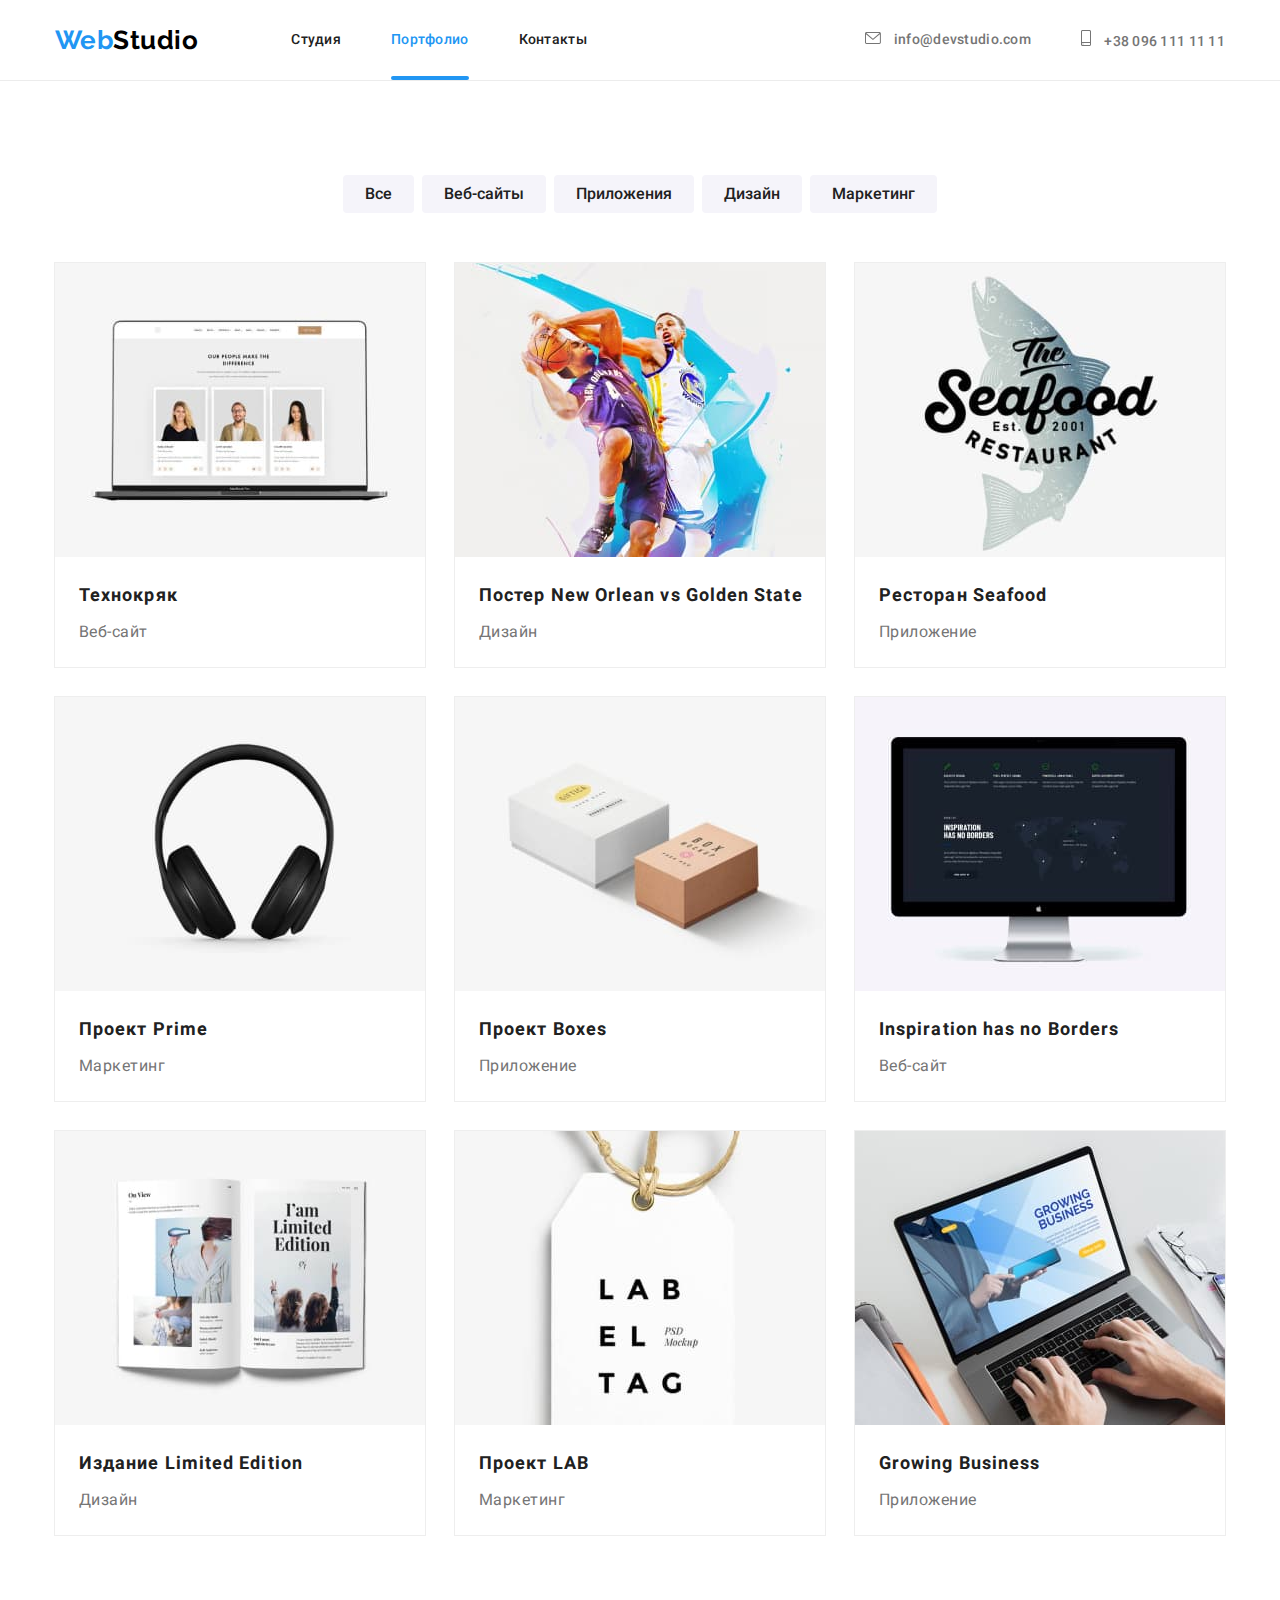
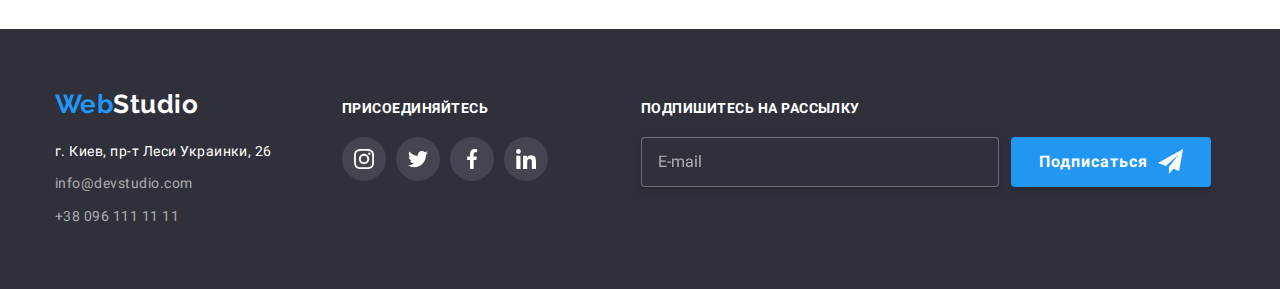
==== portfolio.html @ b73a1098 "клон дз" ====
<!DOCTYPE html>
<html lang="ru">
  <head>
    <meta charset="UTF-8" />
    <meta name="viewport" content="width=device-width, initial-scale=1.0" />
    <link
      href="https://fonts.googleapis.com/css2?family=Raleway:wght@700&family=Roboto:wght@400;500;700;900&display=swap"
      rel="stylesheet"
    />
    <link rel="stylesheet" href="./css/portfolio.min.css" />
    <title>Портфолио</title>
  </head>
  <body>
    <!--Хедер сайту-->
    <header class="page-header border">
      <!--Навігація-->
      <nav>
        <div class="container main-nav">
          <a href="./index.html" class="logo"
            >Web<span class="black-logo">Studio</span></a
          >
          <ul class="site-nav list">
            <li class="nav-item">
              <a href="./index.html" class="nav-link">Студия</a>
            </li>
            <li class="nav-item">
              <a href="./portfolio.html" class="nav-link current">Портфолио</a>
            </li>
            <li class="nav-item">
              <a href="" class="nav-link">Контакты</a>
            </li>
          </ul>
          <!--Контакти-->
          <address class="head-contacts">
            <a href="mailto:info@devstudio.com" class="head-link nav-item"
              ><svg class="contact-icon" width="16px" height="12px">
                <use href="./images/sprite.svg#icon-envelope"></use>
              </svg>
              info@devstudio.com</a
            >
            <a href="tel:0961111111" class="head-link nav-item">
              <svg class="contact-icon" width="10px" height="16px">
                <use href="./images/sprite.svg#icon-smartphone"></use>
              </svg>
              +38 096 111 11 11</a
            >
          </address>
        </div>
      </nav>
    </header>

    <!--Портфоліо-->

    <main>
      <section class="section">
        <div class="container">
          <h1 class="no-title">Портфоліо робіт</h1>
          <ul class="buttons list">
            <li>
              <button type="button" class="portfolio-button">Все</button>
            </li>
            <li>
              <button type="button" class="portfolio-button">Веб-сайты</button>
            </li>
            <li>
              <button type="button" class="portfolio-button">Приложения</button>
            </li>
            <li>
              <button type="button" class="portfolio-button">Дизайн</button>
            </li>
            <li>
              <button type="button" class="portfolio-button">Маркетинг</button>
            </li>
          </ul>
          <ul class="portfolio-items list">
            <li>
              <a href="">
                <div class="portfolio-img">
                  <img
                    src="./images/port1.jpg"
                    alt="Веб-сайт"
                    width="370"
                    height="294"
                  />

                  <p class="overlay">
                    Технокряк это современная площадка распространения
                    коронавируса. Компании используют эту платформу для
                    цифрового шпионажа и атак на защищённые сервера конкурентов.
                  </p>
                </div>

                <h2 class="portfolio-title">Технокряк</h2>
                <p class="portfolio-category">Веб-сайт</p>
              </a>
            </li>
            <li>
              <a href="">
                <div class="portfolio-img">
                  <img
                    src="./images/port2.jpg"
                    alt="Два баскетболіста"
                    width="370"
                    height="294"
                  />
                  <p class="overlay">
                    Технокряк это современная площадка распространения
                    коронавируса. Компании используют эту платформу для
                    цифрового шпионажа и атак на защищённые сервера конкурентов.
                  </p>
                </div>
                <h2 class="portfolio-title">
                  Постер New Orlean vs Golden State
                </h2>
                <p class="portfolio-category">Дизайн</p>
              </a>
            </li>
            <li>
              <a href="">
                <div class="portfolio-img">
                  <img
                    src="./images/port3.jpg"
                    alt="Логотип ресторану"
                    width="370"
                    height="294"
                  />
                  <p class="overlay">
                    Технокряк это современная площадка распространения
                    коронавируса. Компании используют эту платформу для
                    цифрового шпионажа и атак на защищённые сервера конкурентов.
                  </p>
                </div>
                <h2 class="portfolio-title">Ресторан Seafood</h2>
                <p class="portfolio-category">Приложение</p>
              </a>
            </li>
            <li>
              <a href="">
                <div class="portfolio-img">
                  <img
                    src="./images/port4.jpg"
                    alt="Навушники"
                    width="370"
                    height="294"
                  />
                  <p class="overlay">
                    Технокряк это современная площадка распространения
                    коронавируса. Компании используют эту платформу для
                    цифрового шпионажа и атак на защищённые сервера конкурентов.
                  </p>
                </div>
                <h2 class="portfolio-title">Проект Prime</h2>
                <p class="portfolio-category">Маркетинг</p>
              </a>
            </li>
            <li>
              <a href="">
                <div class="portfolio-img">
                  <img
                    src="./images/port5.jpg"
                    alt="Дві коробки"
                    width="370"
                    height="294"
                  />
                  <p class="overlay">
                    Технокряк это современная площадка распространения
                    коронавируса. Компании используют эту платформу для
                    цифрового шпионажа и атак на защищённые сервера конкурентов.
                  </p>
                </div>
                <h2 class="portfolio-title">Проект Boxes</h2>
                <p class="portfolio-category">Приложение</p>
              </a>
            </li>
            <li>
              <a href="">
                <div class="portfolio-img">
                  <img
                    src="./images/port6.jpg"
                    alt="Веб-сайт"
                    width="370"
                    height="294"
                  />
                  <p class="overlay">
                    Технокряк это современная площадка распространения
                    коронавируса. Компании используют эту платформу для
                    цифрового шпионажа и атак на защищённые сервера конкурентов.
                  </p>
                </div>
                <h2 class="portfolio-title">Inspiration has no Borders</h2>
                <p class="portfolio-category">Веб-сайт</p>
              </a>
            </li>
            <li>
              <a href="">
                <div class="portfolio-img">
                  <img
                    src="./images/port7.jpg"
                    alt="Журнал"
                    width="370"
                    height="294"
                  />
                  <p class="overlay">
                    Технокряк это современная площадка распространения
                    коронавируса. Компании используют эту платформу для
                    цифрового шпионажа и атак на защищённые сервера конкурентов.
                  </p>
                </div>
                <h2 class="portfolio-title">Издание Limited Edition</h2>
                <p class="portfolio-category">Дизайн</p>
              </a>
            </li>
            <li>
              <a href="">
                <div class="portfolio-img">
                  <img
                    src="./images/port8.jpg"
                    alt="Бірка"
                    width="370"
                    height="294"
                  />
                  <p class="overlay">
                    Технокряк это современная площадка распространения
                    коронавируса. Компании используют эту платформу для
                    цифрового шпионажа и атак на защищённые сервера конкурентов.
                  </p>
                </div>
                <h2 class="portfolio-title">Проект LAB</h2>
                <p class="portfolio-category">Маркетинг</p>
              </a>
            </li>
            <li>
              <a href="">
                <div class="portfolio-img">
                  <img
                    src="./images/port9.jpg"
                    alt="Ноутбук"
                    width="370"
                    height="294"
                  />
                  <p class="overlay">
                    Технокряк это современная площадка распространения
                    коронавируса. Компании используют эту платформу для
                    цифрового шпионажа и атак на защищённые сервера конкурентов.
                  </p>
                </div>
                <h2 class="portfolio-title">Growing Business</h2>
                <p class="portfolio-category">Приложение</p>
              </a>
            </li>
          </ul>
        </div>
      </section>
    </main>

    <!--Футер-->
    <footer class="footer-box">
      <div class="container">
        <address class="foot-contacts">
          <a href="./index.html" class="logo"
            >Web<span class="white-logo">Studio</span></a
          >

          <p class="address-text">г. Киев, пр-т Леси Украинки, 26</p>
          <a href="mailto:info@devstudio.com" class="foot-link"
            >info@devstudio.com</a
          >
          <a href="tel:+380961111111" class="foot-link">+38 096 111 11 11</a>
        </address>
        <div class="studio-social">
          <h2 class="studio-social-title">присоединяйтесь</h2>
          <div class="studio-social-list">
            <a href="" class="studio-link"
              ><svg class="icon" width="20px" height="20px">
                <use href="./images/sprite.svg#icon-instagram-2"></use>
              </svg>
            </a>
            <a href="" class="studio-link"
              ><svg class="icon" width="20px" height="20px">
                <use href="./images/sprite.svg#icon-twitter-1"></use>
              </svg>
            </a>

            <a href="" class="studio-link"
              ><svg class="icon" width="20px" height="20px">
                <use href="./images/sprite.svg#icon-facebook-1"></use>
              </svg>
            </a>
            <a href="" class="studio-link"
              ><svg class="icon" width="20px" height="20px">
                <use href="./images/sprite.svg#icon-linkedin-1"></use>
              </svg>
            </a>
          </div>
        </div>

        <div class="subscribe">
          <h2 class="subscribe-title">Подпишитесь на рассылку</h2>
          <form class="subscribe-form">
            <label class="subscribe-label">
              <input
                class="subscribe-input"
                type="email"
                name="mail"
                placeholder="E-mail"
              />
            </label>
            <button type="button" class="subscribe-button">
              <span class="subscribe-button-text">Подписаться</span>
              <svg class="subscribe-icon">
                <use href="./images/sprite.svg#icon-icon-send"></use>
              </svg>
            </button>
          </form>
        </div>
      </div>
    </footer>
  </body>
</html>
---- css/portfolio.min.css ----
/*! modern-normalize v0.6.0 | MIT License | https://github.com/sindresorhus/modern-normalize */*,*::before,*::after{-webkit-box-sizing:border-box;box-sizing:border-box}:root{-moz-tab-size:4;-o-tab-size:4;tab-size:4}html{line-height:1.15;-webkit-text-size-adjust:100%}body{margin:0}body{font-family:system-ui,-apple-system," Roboto , Segoe UI",Helvetica,Arial,sans-serif,"Apple Color Emoji","Segoe UI Emoji"}hr{height:0}abbr[title]{-webkit-text-decoration:underline dotted;text-decoration:underline dotted}b,strong{font-weight:bolder}code,kbd,samp,pre{font-family:SFMono-Regular, Consolas, "Liberation Mono", Menlo, monospace;font-size:1em}small{font-size:80%}sub,sup{font-size:75%;line-height:0;position:relative;vertical-align:baseline}sub{bottom:-0.25em}sup{top:-0.5em}button,input,optgroup,select,textarea{font-family:inherit;font-size:100%;line-height:1.15;margin:0}button,select{text-transform:none}button,[type="button"],[type="reset"],[type="submit"]{-webkit-appearance:button}button::-moz-focus-inner,[type="button"]::-moz-focus-inner,[type="reset"]::-moz-focus-inner,[type="submit"]::-moz-focus-inner{border-style:none;padding:0}button:-moz-focusring,[type="button"]:-moz-focusring,[type="reset"]:-moz-focusring,[type="submit"]:-moz-focusring{outline:1px dotted ButtonText}fieldset{padding:0.35em 0.75em 0.625em}legend{padding:0}progress{vertical-align:baseline}[type="number"]::-webkit-inner-spin-button,[type="number"]::-webkit-outer-spin-button{height:auto}[type="search"]{-webkit-appearance:textfield;outline-offset:-2px}[type="search"]::-webkit-search-decoration{-webkit-appearance:none}::-webkit-file-upload-button{-webkit-appearance:button;font:inherit}summary{display:list-item}@font-face{font-family:"Roboto";src:url("../fonts/Roboto-Regular.eot");src:local("☺"),url("../fonts/Roboto-Regular.woff") format("woff"),url("../fonts/Roboto-Regular.ttf") format("truetype"),url("../fonts/Roboto-Regular.svg") format("svg");font-weight:400;font-style:normal}@font-face{font-family:"Roboto";src:url("../fonts/Roboto-Medium.eot");src:local("☺"),url("../fonts/Roboto-Medium.woff") format("woff"),url("../fonts/Roboto-Medium.ttf") format("truetype"),url("../fonts/Roboto-Medium.svg") format("svg");font-weight:500;font-style:normal}@font-face{font-family:"Roboto";src:url("../fonts/Roboto-Bold.eot");src:local("☺"),url("../fonts/Roboto-Bold.woff") format("woff"),url("../fonts/Roboto-Bold.ttf") format("truetype"),url("../fonts/Roboto-Bold.svg") format("svg");font-weight:700;font-style:normal}@font-face{font-family:"Roboto";src:url("../fonts/Roboto-Black.eot");src:local("☺"),url("../fonts/Roboto-Black.woff") format("woff"),url("../fonts/Roboto-Black.ttf") format("truetype"),url("../fonts/Roboto-Black.svg") format("svg");font-weight:900;font-style:normal}@font-face{font-family:"Raleway";src:url("../fonts/Raleway-Bold.eot");src:local("☺"),url("../fonts/Raleway-Bold.woff") format("woff"),url("../fonts/Raleway-Bold.ttf") format("truetype"),url("../fonts/Raleway-Bold.svg") format("svg");font-weight:700;font-style:normal}body{background-color:#fff;color:#757575;font-family:Roboto, sans-serif;letter-spacing:0.03em}a{text-decoration:none}p{margin:0;padding:0}h1,h2,h3,h4,h5,h6{color:#212121;margin-top:0;margin-bottom:0}.section{padding-top:94px;padding-bottom:94px}.container{width:1200px;padding-right:15px;padding-left:15px;margin-left:auto;margin-right:auto}.list{list-style:none;padding:0;margin:0}.item+.item{margin-left:30px}.no-title{display:none}.icon{fill:currentColor}.logo{font-family:Raleway;font-style:normal;font-weight:700;font-size:26px;line-height:1.19;color:#2196f3}.white-logo{color:#fff}.black-logo{color:#000000}.site-nav{display:-webkit-box;display:-ms-flexbox;display:flex;margin-left:93px}.main-nav{display:-webkit-box;display:-ms-flexbox;display:flex;-webkit-box-align:center;-ms-flex-align:center;align-items:center}.nav-item+.nav-item{margin-left:50px}.nav-link{position:relative;display:block;padding-top:32px;padding-bottom:32px;font-weight:500;font-size:14px;line-height:1.14;letter-spacing:0.02em;color:#212121;-webkit-transition:color 250ms cubic-bezier(0.4, 0, 0.2, 1);transition:color 250ms cubic-bezier(0.4, 0, 0.2, 1)}.nav-link:hover,.nav-link:focus{color:#2196f3}.site-nav .nav-link.current{color:#2196f3}.site-nav .nav-link.current::after{content:"";position:absolute;bottom:0;left:0;width:100%;height:4px;background-color:#2196f3;border-radius:2px}.head-contacts{display:-webkit-box;display:-ms-flexbox;display:flex;margin-left:auto;font-style:normal;-webkit-box-align:center;-ms-flex-align:center;align-items:center;font-weight:500;font-size:14px;line-height:1.14;letter-spacing:0.02em}.head-link{-webkit-box-align:center;-ms-flex-align:center;align-items:center;color:#757575;-webkit-transition:color 250ms cubic-bezier(0.4, 0, 0.2, 1);transition:color 250ms cubic-bezier(0.4, 0, 0.2, 1)}.head-link:hover,.head-link:focus{color:#2196f3}.contact-icon{margin-right:10px;fill:currentColor}.border{border-bottom:1px solid #ececec}.portfolio{padding-top:94px;padding-bottom:94px}.buttons{display:-webkit-box;display:-ms-flexbox;display:flex;-webkit-box-pack:center;-ms-flex-pack:center;justify-content:center}.buttons li:not(:first-child){margin-left:8px}.portfolio-button{padding-top:6px;padding-bottom:6px;padding-left:22px;padding-right:22px;font-weight:500;font-size:16px;line-height:1.62;cursor:pointer;border:none;outline:none;color:#212121;background:#f5f4fa;border-radius:4px;-webkit-transition:color 250ms cubic-bezier(0.4, 0, 0.2, 1),background-color 250ms cubic-bezier(0.4, 0, 0.2, 1),-webkit-box-shadow 250ms cubic-bezier(0.4, 0, 0.2, 1);transition:color 250ms cubic-bezier(0.4, 0, 0.2, 1),background-color 250ms cubic-bezier(0.4, 0, 0.2, 1),-webkit-box-shadow 250ms cubic-bezier(0.4, 0, 0.2, 1);transition:color 250ms cubic-bezier(0.4, 0, 0.2, 1),background-color 250ms cubic-bezier(0.4, 0, 0.2, 1),box-shadow 250ms cubic-bezier(0.4, 0, 0.2, 1);transition:color 250ms cubic-bezier(0.4, 0, 0.2, 1),background-color 250ms cubic-bezier(0.4, 0, 0.2, 1),box-shadow 250ms cubic-bezier(0.4, 0, 0.2, 1),-webkit-box-shadow 250ms cubic-bezier(0.4, 0, 0.2, 1)}.portfolio-button:hover,.portfolio-button:focus{color:#fff;background-color:#2196f3;-webkit-box-shadow:0px 3px 1px rgba(0,0,0,0.1),0px 1px 2px rgba(0,0,0,0.08),0px 2px 2px rgba(0,0,0,0.12);box-shadow:0px 3px 1px rgba(0,0,0,0.1),0px 1px 2px rgba(0,0,0,0.08),0px 2px 2px rgba(0,0,0,0.12)}.portfolio-items{display:-webkit-box;display:-ms-flexbox;display:flex;-ms-flex-wrap:wrap;flex-wrap:wrap;margin-top:50px}.portfolio-items li{margin-right:30px;margin-bottom:30px;background:#fff;outline:1px solid #eeeeee}.portfolio-items li:hover{-webkit-box-shadow:0px 1px 1px rgba(0,0,0,0.12),0px 4px 4px rgba(0,0,0,0.06),1px 4px 6px rgba(0,0,0,0.16);box-shadow:0px 1px 1px rgba(0,0,0,0.12),0px 4px 4px rgba(0,0,0,0.06),1px 4px 6px rgba(0,0,0,0.16)}.portfolio-img{position:relative;overflow:hidden}.portfolio-img img{display:block;max-width:100%;height:auto}.overlay{position:absolute;display:-webkit-box;display:-ms-flexbox;display:flex;-webkit-box-align:center;-ms-flex-align:center;align-items:center;padding-right:24px;padding-left:24px;width:100%;height:294px;font-family:Roboto;font-weight:normal;font-size:18px;line-height:1.56;color:#fff;background:rgba(33,150,243,0.9);-webkit-transform:translateY(0%);transform:translateY(0%);-webkit-transition:-webkit-transform 250ms cubic-bezier(0.4, 0, 0.2, 1);transition:-webkit-transform 250ms cubic-bezier(0.4, 0, 0.2, 1);transition:transform 250ms cubic-bezier(0.4, 0, 0.2, 1);transition:transform 250ms cubic-bezier(0.4, 0, 0.2, 1), -webkit-transform 250ms cubic-bezier(0.4, 0, 0.2, 1)}.portfolio-items li:hover .overlay{-webkit-transform:translateY(-100%);transform:translateY(-100%)}.portfolio-items li:nth-child(3n){margin-right:0}.portfolio-items li:nth-last-child(-n+3){margin-bottom:0}.portfolio-title{margin-top:20px;margin-left:24px;font-weight:700;font-size:18px;line-height:2;letter-spacing:0.06em;color:#212121}.portfolio-category{margin-top:4px;margin-left:24px;margin-bottom:20px;font-size:16px;line-height:1.87;color:#757575}.footer-box{padding-top:60px;padding-bottom:60px;background:#2f303a}.footer-box>.container{display:-webkit-box;display:-ms-flexbox;display:flex}.foot-contacts{display:-webkit-box;display:-ms-flexbox;display:flex;-webkit-box-orient:vertical;-webkit-box-direction:normal;-ms-flex-direction:column;flex-direction:column;margin-right:70px}.address-text{margin-top:20px;font-style:normal;font-size:14px;line-height:1.71;color:#fff}.foot-link{margin-top:9px;font-style:normal;font-size:14px;line-height:1.71;color:rgba(255,255,255,0.6)}.studio-social{margin-top:12px;margin-right:93px}.studio-social-title{font-size:14px;font-weight:700;line-height:1.14;text-transform:uppercase;color:#fff}.studio-social-list{display:-webkit-box;display:-ms-flexbox;display:flex;-webkit-box-pack:justify;-ms-flex-pack:justify;justify-content:space-between;margin-top:20px}.studio-link:not(:last-child){margin-right:10px}.studio-link{display:-webkit-box;display:-ms-flexbox;display:flex;-webkit-box-pack:center;-ms-flex-pack:center;justify-content:center;-webkit-box-align:center;-ms-flex-align:center;align-items:center;width:44px;height:44px;color:#fff;background:rgba(255,255,255,0.1);border-radius:50%;-webkit-transition:background-color 250ms cubic-bezier(0.4, 0, 0.2, 1);transition:background-color 250ms cubic-bezier(0.4, 0, 0.2, 1)}.studio-link:hover,.studio-link:focus{background-color:#2196f3}.subscribe{margin-top:12px}.subscribe-form{display:-webkit-box;display:-ms-flexbox;display:flex;margin-top:20px}.subscribe-title{font-weight:700;font-size:14px;line-height:1.14;text-transform:uppercase;color:#fff}.subscribe-input{width:358px;height:50px;margin-right:12px;padding-left:16px;border:1px solid rgba(255,255,255,0.3);-webkit-filter:drop-shadow(0px 4px 4px rgba(0,0,0,0.15));filter:drop-shadow(0px 4px 4px rgba(0,0,0,0.15));border-radius:4px;background:#2f303a;outline:none;color:#fff}.subscribe-input::-webkit-input-placeholder{font-weight:400;font-size:16px;line-height:1.25;color:rgba(255,255,255,0.6)}.subscribe-input:-ms-input-placeholder{font-weight:400;font-size:16px;line-height:1.25;color:rgba(255,255,255,0.6)}.subscribe-input::-ms-input-placeholder{font-weight:400;font-size:16px;line-height:1.25;color:rgba(255,255,255,0.6)}.subscribe-input::placeholder{font-weight:400;font-size:16px;line-height:1.25;color:rgba(255,255,255,0.6)}.subscribe-button{display:-webkit-box;display:-ms-flexbox;display:flex;-webkit-box-align:center;-ms-flex-align:center;align-items:center;-webkit-box-pack:center;-ms-flex-pack:center;justify-content:center;width:200px;height:50px;background-color:#2196f3;-webkit-box-shadow:0px 4px 4px rgba(0,0,0,0.15);box-shadow:0px 4px 4px rgba(0,0,0,0.15);border-radius:4px;border:none;outline:none;cursor:pointer}.subscribe-button-text{margin-right:10px;font-weight:700;font-size:16px;line-height:1.87;letter-spacing:0.06em;color:#fff}.subscribe-icon{width:25px;height:25px}
/*# sourceMappingURL=portfolio.min.css.map */
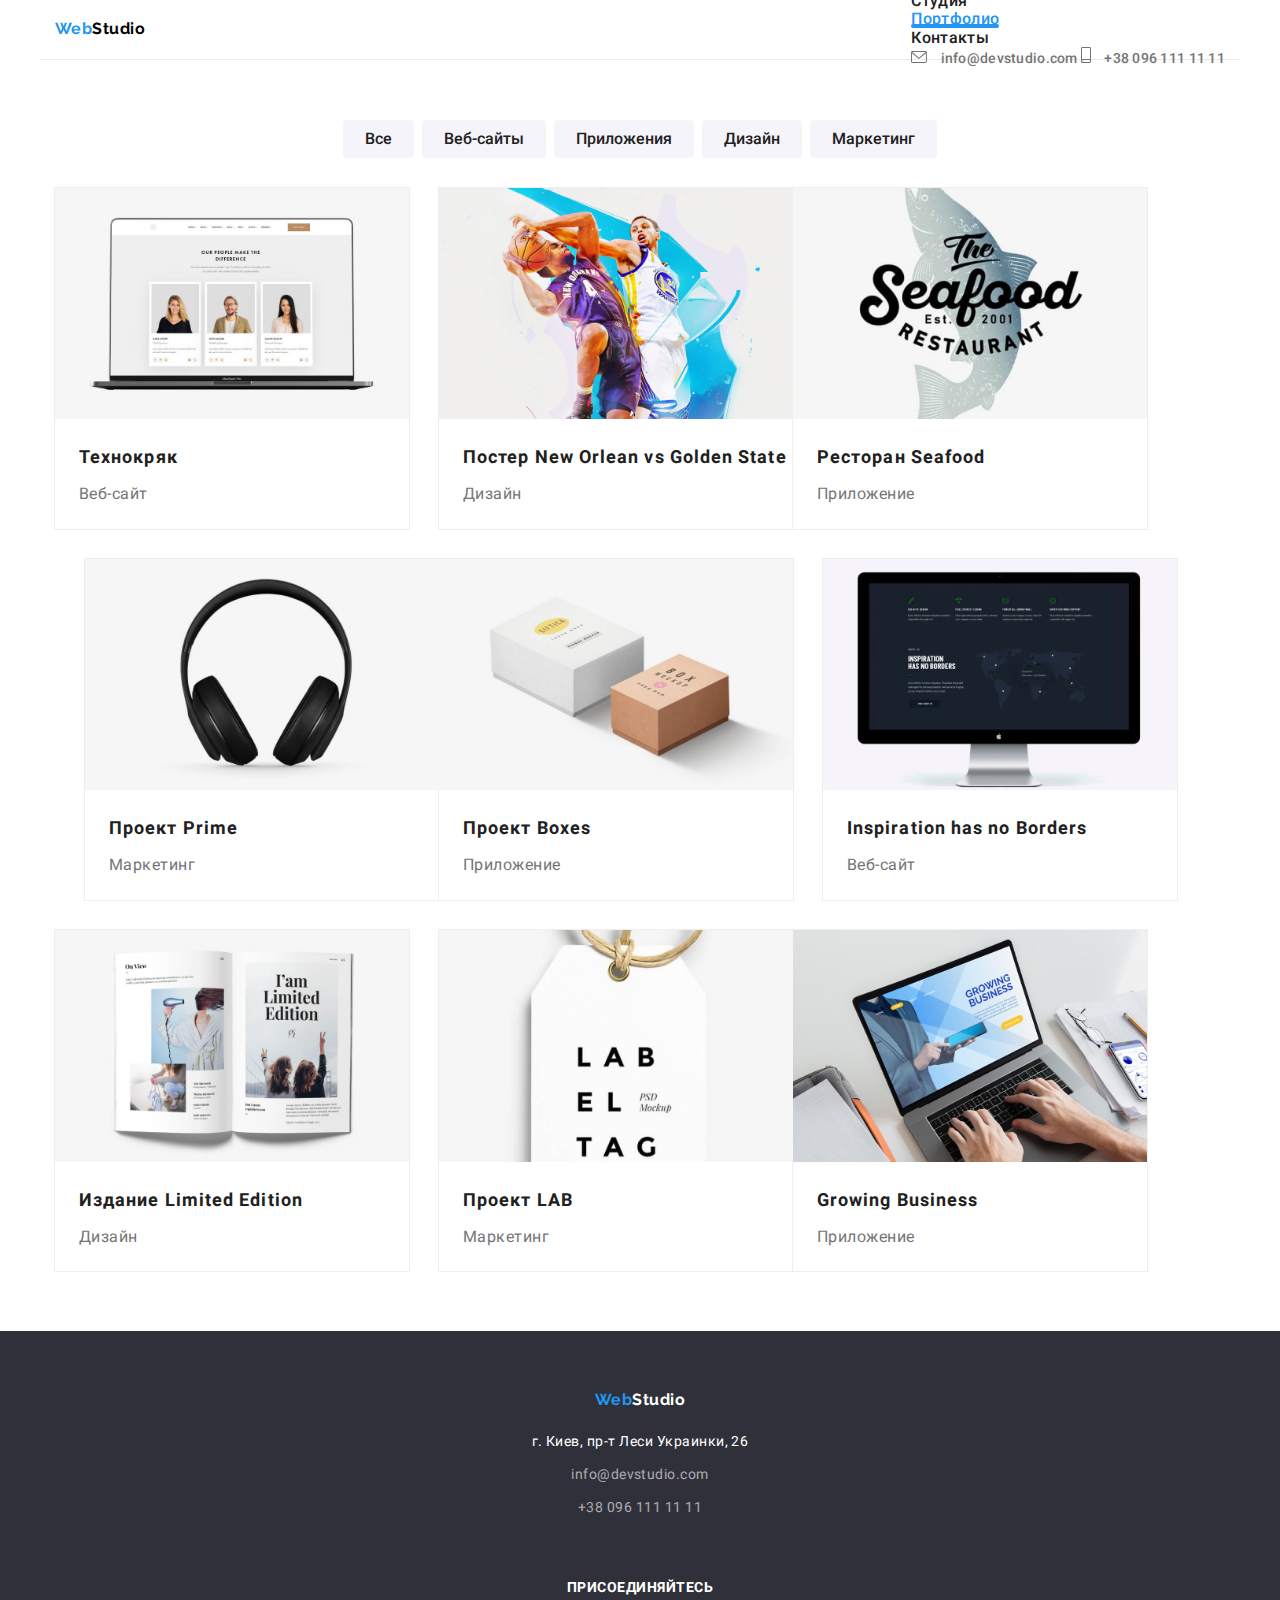
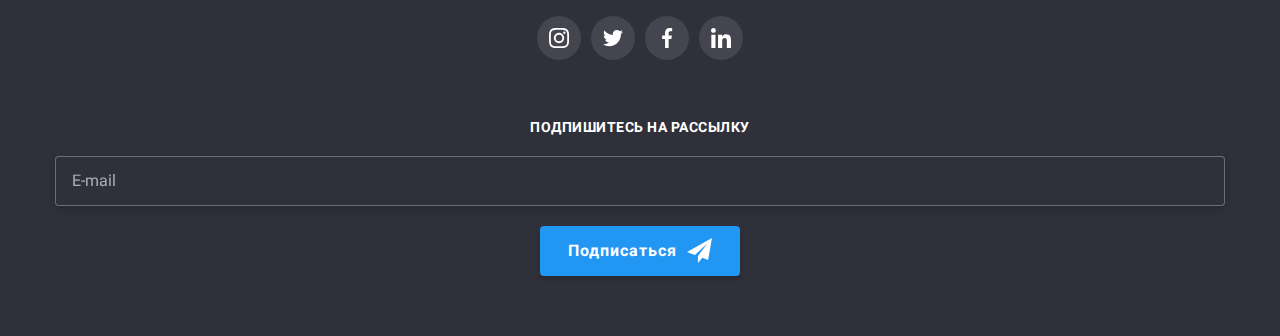
==== commit 25933e53: "моб версія" ====
--- a/portfolio.html
+++ b/portfolio.html
@@ -3,56 +3,71 @@
   <head>
     <meta charset="UTF-8" />
     <meta name="viewport" content="width=device-width, initial-scale=1.0" />
-    <link
-      href="https://fonts.googleapis.com/css2?family=Raleway:wght@700&family=Roboto:wght@400;500;700;900&display=swap"
-      rel="stylesheet"
-    />
+
     <link rel="stylesheet" href="./css/portfolio.min.css" />
     <title>Портфолио</title>
   </head>
   <body>
     <!--Хедер сайту-->
-    <header class="page-header border">
+    <header class="page-header">
       <!--Навігація-->
       <nav>
         <div class="container main-nav">
           <a href="./index.html" class="logo"
             >Web<span class="black-logo">Studio</span></a
           >
-          <ul class="site-nav list">
-            <li class="nav-item">
-              <a href="./index.html" class="nav-link">Студия</a>
-            </li>
-            <li class="nav-item">
-              <a href="./portfolio.html" class="nav-link current">Портфолио</a>
-            </li>
-            <li class="nav-item">
-              <a href="" class="nav-link">Контакты</a>
-            </li>
-          </ul>
-          <!--Контакти-->
-          <address class="head-contacts">
-            <a href="mailto:info@devstudio.com" class="head-link nav-item"
-              ><svg class="contact-icon" width="16px" height="12px">
-                <use href="./images/sprite.svg#icon-envelope"></use>
-              </svg>
-              info@devstudio.com</a
-            >
-            <a href="tel:0961111111" class="head-link nav-item">
-              <svg class="contact-icon" width="10px" height="16px">
-                <use href="./images/sprite.svg#icon-smartphone"></use>
-              </svg>
-              +38 096 111 11 11</a
-            >
-          </address>
+          <button
+            type="button"
+            class="menu-button"
+            aria-expanded="false"
+            aria-controls="menu-container"
+            data-menu-button
+          >
+            <svg width="40" height="40">
+              <use
+                class="icon-cross"
+                href="./images/sprite.svg#nav-cross"
+              ></use>
+              <use class="icon-menu" href="./images/sprite.svg#nav-menu"></use>
+            </svg>
+          </button>
+          <div class="menu-container" id="menu-container" data-menu>
+            <ul class="site-nav list">
+              <li class="nav-item">
+                <a href="./index.html" class="nav-link">Студия</a>
+              </li>
+              <li class="nav-item">
+                <a href="./portfolio.html" class="nav-link current"
+                  >Портфолио</a
+                >
+              </li>
+              <li class="nav-item">
+                <a href="" class="nav-link">Контакты</a>
+              </li>
+            </ul>
+            <!--Контакти-->
+            <address class="head-contacts">
+              <a href="mailto:info@devstudio.com" class="head-link"
+                ><svg class="contact-icon" width="16px" height="12px">
+                  <use href="./images/sprite.svg#icon-envelope"></use>
+                </svg>
+                info@devstudio.com</a
+              >
+              <a href="tel:0961111111" class="head-link">
+                <svg class="contact-icon" width="10px" height="16px">
+                  <use href="./images/sprite.svg#icon-smartphone"></use>
+                </svg>
+                +38 096 111 11 11</a
+              >
+            </address>
+          </div>
         </div>
       </nav>
     </header>
-
     <!--Портфоліо-->
 
     <main>
-      <section class="section">
+      <section class="portfolio-section">
         <div class="container">
           <h1 class="no-title">Портфоліо робіт</h1>
           <ul class="buttons list">
@@ -79,7 +94,7 @@
                   <img
                     src="./images/port1.jpg"
                     alt="Веб-сайт"
-                    width="370"
+                    width="450"
                     height="294"
                   />
 
@@ -100,7 +115,7 @@
                   <img
                     src="./images/port2.jpg"
                     alt="Два баскетболіста"
-                    width="370"
+                    width="450"
                     height="294"
                   />
                   <p class="overlay">
@@ -121,7 +136,7 @@
                   <img
                     src="./images/port3.jpg"
                     alt="Логотип ресторану"
-                    width="370"
+                    width="450"
                     height="294"
                   />
                   <p class="overlay">
@@ -140,7 +155,7 @@
                   <img
                     src="./images/port4.jpg"
                     alt="Навушники"
-                    width="370"
+                    width="450"
                     height="294"
                   />
                   <p class="overlay">
@@ -159,7 +174,7 @@
                   <img
                     src="./images/port5.jpg"
                     alt="Дві коробки"
-                    width="370"
+                    width="450"
                     height="294"
                   />
                   <p class="overlay">
@@ -178,7 +193,7 @@
                   <img
                     src="./images/port6.jpg"
                     alt="Веб-сайт"
-                    width="370"
+                    width="450"
                     height="294"
                   />
                   <p class="overlay">
@@ -197,7 +212,7 @@
                   <img
                     src="./images/port7.jpg"
                     alt="Журнал"
-                    width="370"
+                    width="450"
                     height="294"
                   />
                   <p class="overlay">
@@ -216,7 +231,7 @@
                   <img
                     src="./images/port8.jpg"
                     alt="Бірка"
-                    width="370"
+                    width="450"
                     height="294"
                   />
                   <p class="overlay">
@@ -235,7 +250,7 @@
                   <img
                     src="./images/port9.jpg"
                     alt="Ноутбук"
-                    width="370"
+                    width="450"
                     height="294"
                   />
                   <p class="overlay">
@@ -315,5 +330,6 @@
         </div>
       </div>
     </footer>
+    <script src="./js/menu.js"></script>
   </body>
 </html>
--- a/css/portfolio.min.css
+++ b/css/portfolio.min.css
@@ -1,2 +1,2 @@
-/*! modern-normalize v0.6.0 | MIT License | https://github.com/sindresorhus/modern-normalize */*,*::before,*::after{-webkit-box-sizing:border-box;box-sizing:border-box}:root{-moz-tab-size:4;-o-tab-size:4;tab-size:4}html{line-height:1.15;-webkit-text-size-adjust:100%}body{margin:0}body{font-family:system-ui,-apple-system," Roboto , Segoe UI",Helvetica,Arial,sans-serif,"Apple Color Emoji","Segoe UI Emoji"}hr{height:0}abbr[title]{-webkit-text-decoration:underline dotted;text-decoration:underline dotted}b,strong{font-weight:bolder}code,kbd,samp,pre{font-family:SFMono-Regular, Consolas, "Liberation Mono", Menlo, monospace;font-size:1em}small{font-size:80%}sub,sup{font-size:75%;line-height:0;position:relative;vertical-align:baseline}sub{bottom:-0.25em}sup{top:-0.5em}button,input,optgroup,select,textarea{font-family:inherit;font-size:100%;line-height:1.15;margin:0}button,select{text-transform:none}button,[type="button"],[type="reset"],[type="submit"]{-webkit-appearance:button}button::-moz-focus-inner,[type="button"]::-moz-focus-inner,[type="reset"]::-moz-focus-inner,[type="submit"]::-moz-focus-inner{border-style:none;padding:0}button:-moz-focusring,[type="button"]:-moz-focusring,[type="reset"]:-moz-focusring,[type="submit"]:-moz-focusring{outline:1px dotted ButtonText}fieldset{padding:0.35em 0.75em 0.625em}legend{padding:0}progress{vertical-align:baseline}[type="number"]::-webkit-inner-spin-button,[type="number"]::-webkit-outer-spin-button{height:auto}[type="search"]{-webkit-appearance:textfield;outline-offset:-2px}[type="search"]::-webkit-search-decoration{-webkit-appearance:none}::-webkit-file-upload-button{-webkit-appearance:button;font:inherit}summary{display:list-item}@font-face{font-family:"Roboto";src:url("../fonts/Roboto-Regular.eot");src:local("☺"),url("../fonts/Roboto-Regular.woff") format("woff"),url("../fonts/Roboto-Regular.ttf") format("truetype"),url("../fonts/Roboto-Regular.svg") format("svg");font-weight:400;font-style:normal}@font-face{font-family:"Roboto";src:url("../fonts/Roboto-Medium.eot");src:local("☺"),url("../fonts/Roboto-Medium.woff") format("woff"),url("../fonts/Roboto-Medium.ttf") format("truetype"),url("../fonts/Roboto-Medium.svg") format("svg");font-weight:500;font-style:normal}@font-face{font-family:"Roboto";src:url("../fonts/Roboto-Bold.eot");src:local("☺"),url("../fonts/Roboto-Bold.woff") format("woff"),url("../fonts/Roboto-Bold.ttf") format("truetype"),url("../fonts/Roboto-Bold.svg") format("svg");font-weight:700;font-style:normal}@font-face{font-family:"Roboto";src:url("../fonts/Roboto-Black.eot");src:local("☺"),url("../fonts/Roboto-Black.woff") format("woff"),url("../fonts/Roboto-Black.ttf") format("truetype"),url("../fonts/Roboto-Black.svg") format("svg");font-weight:900;font-style:normal}@font-face{font-family:"Raleway";src:url("../fonts/Raleway-Bold.eot");src:local("☺"),url("../fonts/Raleway-Bold.woff") format("woff"),url("../fonts/Raleway-Bold.ttf") format("truetype"),url("../fonts/Raleway-Bold.svg") format("svg");font-weight:700;font-style:normal}body{background-color:#fff;color:#757575;font-family:Roboto, sans-serif;letter-spacing:0.03em}a{text-decoration:none}p{margin:0;padding:0}h1,h2,h3,h4,h5,h6{color:#212121;margin-top:0;margin-bottom:0}.section{padding-top:94px;padding-bottom:94px}.container{width:1200px;padding-right:15px;padding-left:15px;margin-left:auto;margin-right:auto}.list{list-style:none;padding:0;margin:0}.item+.item{margin-left:30px}.no-title{display:none}.icon{fill:currentColor}.logo{font-family:Raleway;font-style:normal;font-weight:700;font-size:26px;line-height:1.19;color:#2196f3}.white-logo{color:#fff}.black-logo{color:#000000}.site-nav{display:-webkit-box;display:-ms-flexbox;display:flex;margin-left:93px}.main-nav{display:-webkit-box;display:-ms-flexbox;display:flex;-webkit-box-align:center;-ms-flex-align:center;align-items:center}.nav-item+.nav-item{margin-left:50px}.nav-link{position:relative;display:block;padding-top:32px;padding-bottom:32px;font-weight:500;font-size:14px;line-height:1.14;letter-spacing:0.02em;color:#212121;-webkit-transition:color 250ms cubic-bezier(0.4, 0, 0.2, 1);transition:color 250ms cubic-bezier(0.4, 0, 0.2, 1)}.nav-link:hover,.nav-link:focus{color:#2196f3}.site-nav .nav-link.current{color:#2196f3}.site-nav .nav-link.current::after{content:"";position:absolute;bottom:0;left:0;width:100%;height:4px;background-color:#2196f3;border-radius:2px}.head-contacts{display:-webkit-box;display:-ms-flexbox;display:flex;margin-left:auto;font-style:normal;-webkit-box-align:center;-ms-flex-align:center;align-items:center;font-weight:500;font-size:14px;line-height:1.14;letter-spacing:0.02em}.head-link{-webkit-box-align:center;-ms-flex-align:center;align-items:center;color:#757575;-webkit-transition:color 250ms cubic-bezier(0.4, 0, 0.2, 1);transition:color 250ms cubic-bezier(0.4, 0, 0.2, 1)}.head-link:hover,.head-link:focus{color:#2196f3}.contact-icon{margin-right:10px;fill:currentColor}.border{border-bottom:1px solid #ececec}.portfolio{padding-top:94px;padding-bottom:94px}.buttons{display:-webkit-box;display:-ms-flexbox;display:flex;-webkit-box-pack:center;-ms-flex-pack:center;justify-content:center}.buttons li:not(:first-child){margin-left:8px}.portfolio-button{padding-top:6px;padding-bottom:6px;padding-left:22px;padding-right:22px;font-weight:500;font-size:16px;line-height:1.62;cursor:pointer;border:none;outline:none;color:#212121;background:#f5f4fa;border-radius:4px;-webkit-transition:color 250ms cubic-bezier(0.4, 0, 0.2, 1),background-color 250ms cubic-bezier(0.4, 0, 0.2, 1),-webkit-box-shadow 250ms cubic-bezier(0.4, 0, 0.2, 1);transition:color 250ms cubic-bezier(0.4, 0, 0.2, 1),background-color 250ms cubic-bezier(0.4, 0, 0.2, 1),-webkit-box-shadow 250ms cubic-bezier(0.4, 0, 0.2, 1);transition:color 250ms cubic-bezier(0.4, 0, 0.2, 1),background-color 250ms cubic-bezier(0.4, 0, 0.2, 1),box-shadow 250ms cubic-bezier(0.4, 0, 0.2, 1);transition:color 250ms cubic-bezier(0.4, 0, 0.2, 1),background-color 250ms cubic-bezier(0.4, 0, 0.2, 1),box-shadow 250ms cubic-bezier(0.4, 0, 0.2, 1),-webkit-box-shadow 250ms cubic-bezier(0.4, 0, 0.2, 1)}.portfolio-button:hover,.portfolio-button:focus{color:#fff;background-color:#2196f3;-webkit-box-shadow:0px 3px 1px rgba(0,0,0,0.1),0px 1px 2px rgba(0,0,0,0.08),0px 2px 2px rgba(0,0,0,0.12);box-shadow:0px 3px 1px rgba(0,0,0,0.1),0px 1px 2px rgba(0,0,0,0.08),0px 2px 2px rgba(0,0,0,0.12)}.portfolio-items{display:-webkit-box;display:-ms-flexbox;display:flex;-ms-flex-wrap:wrap;flex-wrap:wrap;margin-top:50px}.portfolio-items li{margin-right:30px;margin-bottom:30px;background:#fff;outline:1px solid #eeeeee}.portfolio-items li:hover{-webkit-box-shadow:0px 1px 1px rgba(0,0,0,0.12),0px 4px 4px rgba(0,0,0,0.06),1px 4px 6px rgba(0,0,0,0.16);box-shadow:0px 1px 1px rgba(0,0,0,0.12),0px 4px 4px rgba(0,0,0,0.06),1px 4px 6px rgba(0,0,0,0.16)}.portfolio-img{position:relative;overflow:hidden}.portfolio-img img{display:block;max-width:100%;height:auto}.overlay{position:absolute;display:-webkit-box;display:-ms-flexbox;display:flex;-webkit-box-align:center;-ms-flex-align:center;align-items:center;padding-right:24px;padding-left:24px;width:100%;height:294px;font-family:Roboto;font-weight:normal;font-size:18px;line-height:1.56;color:#fff;background:rgba(33,150,243,0.9);-webkit-transform:translateY(0%);transform:translateY(0%);-webkit-transition:-webkit-transform 250ms cubic-bezier(0.4, 0, 0.2, 1);transition:-webkit-transform 250ms cubic-bezier(0.4, 0, 0.2, 1);transition:transform 250ms cubic-bezier(0.4, 0, 0.2, 1);transition:transform 250ms cubic-bezier(0.4, 0, 0.2, 1), -webkit-transform 250ms cubic-bezier(0.4, 0, 0.2, 1)}.portfolio-items li:hover .overlay{-webkit-transform:translateY(-100%);transform:translateY(-100%)}.portfolio-items li:nth-child(3n){margin-right:0}.portfolio-items li:nth-last-child(-n+3){margin-bottom:0}.portfolio-title{margin-top:20px;margin-left:24px;font-weight:700;font-size:18px;line-height:2;letter-spacing:0.06em;color:#212121}.portfolio-category{margin-top:4px;margin-left:24px;margin-bottom:20px;font-size:16px;line-height:1.87;color:#757575}.footer-box{padding-top:60px;padding-bottom:60px;background:#2f303a}.footer-box>.container{display:-webkit-box;display:-ms-flexbox;display:flex}.foot-contacts{display:-webkit-box;display:-ms-flexbox;display:flex;-webkit-box-orient:vertical;-webkit-box-direction:normal;-ms-flex-direction:column;flex-direction:column;margin-right:70px}.address-text{margin-top:20px;font-style:normal;font-size:14px;line-height:1.71;color:#fff}.foot-link{margin-top:9px;font-style:normal;font-size:14px;line-height:1.71;color:rgba(255,255,255,0.6)}.studio-social{margin-top:12px;margin-right:93px}.studio-social-title{font-size:14px;font-weight:700;line-height:1.14;text-transform:uppercase;color:#fff}.studio-social-list{display:-webkit-box;display:-ms-flexbox;display:flex;-webkit-box-pack:justify;-ms-flex-pack:justify;justify-content:space-between;margin-top:20px}.studio-link:not(:last-child){margin-right:10px}.studio-link{display:-webkit-box;display:-ms-flexbox;display:flex;-webkit-box-pack:center;-ms-flex-pack:center;justify-content:center;-webkit-box-align:center;-ms-flex-align:center;align-items:center;width:44px;height:44px;color:#fff;background:rgba(255,255,255,0.1);border-radius:50%;-webkit-transition:background-color 250ms cubic-bezier(0.4, 0, 0.2, 1);transition:background-color 250ms cubic-bezier(0.4, 0, 0.2, 1)}.studio-link:hover,.studio-link:focus{background-color:#2196f3}.subscribe{margin-top:12px}.subscribe-form{display:-webkit-box;display:-ms-flexbox;display:flex;margin-top:20px}.subscribe-title{font-weight:700;font-size:14px;line-height:1.14;text-transform:uppercase;color:#fff}.subscribe-input{width:358px;height:50px;margin-right:12px;padding-left:16px;border:1px solid rgba(255,255,255,0.3);-webkit-filter:drop-shadow(0px 4px 4px rgba(0,0,0,0.15));filter:drop-shadow(0px 4px 4px rgba(0,0,0,0.15));border-radius:4px;background:#2f303a;outline:none;color:#fff}.subscribe-input::-webkit-input-placeholder{font-weight:400;font-size:16px;line-height:1.25;color:rgba(255,255,255,0.6)}.subscribe-input:-ms-input-placeholder{font-weight:400;font-size:16px;line-height:1.25;color:rgba(255,255,255,0.6)}.subscribe-input::-ms-input-placeholder{font-weight:400;font-size:16px;line-height:1.25;color:rgba(255,255,255,0.6)}.subscribe-input::placeholder{font-weight:400;font-size:16px;line-height:1.25;color:rgba(255,255,255,0.6)}.subscribe-button{display:-webkit-box;display:-ms-flexbox;display:flex;-webkit-box-align:center;-ms-flex-align:center;align-items:center;-webkit-box-pack:center;-ms-flex-pack:center;justify-content:center;width:200px;height:50px;background-color:#2196f3;-webkit-box-shadow:0px 4px 4px rgba(0,0,0,0.15);box-shadow:0px 4px 4px rgba(0,0,0,0.15);border-radius:4px;border:none;outline:none;cursor:pointer}.subscribe-button-text{margin-right:10px;font-weight:700;font-size:16px;line-height:1.87;letter-spacing:0.06em;color:#fff}.subscribe-icon{width:25px;height:25px}
+/*! modern-normalize v0.6.0 | MIT License | https://github.com/sindresorhus/modern-normalize */*,*::before,*::after{-webkit-box-sizing:border-box;box-sizing:border-box}:root{-moz-tab-size:4;-o-tab-size:4;tab-size:4}html{line-height:1.15;-webkit-text-size-adjust:100%}body{margin:0}body{font-family:system-ui,-apple-system," Roboto , Segoe UI",Helvetica,Arial,sans-serif,"Apple Color Emoji","Segoe UI Emoji"}hr{height:0}abbr[title]{-webkit-text-decoration:underline dotted;text-decoration:underline dotted}b,strong{font-weight:bolder}code,kbd,samp,pre{font-family:SFMono-Regular, Consolas, "Liberation Mono", Menlo, monospace;font-size:1em}small{font-size:80%}sub,sup{font-size:75%;line-height:0;position:relative;vertical-align:baseline}sub{bottom:-0.25em}sup{top:-0.5em}button,input,optgroup,select,textarea{font-family:inherit;font-size:100%;line-height:1.15;margin:0}button,select{text-transform:none}button,[type="button"],[type="reset"],[type="submit"]{-webkit-appearance:button}button::-moz-focus-inner,[type="button"]::-moz-focus-inner,[type="reset"]::-moz-focus-inner,[type="submit"]::-moz-focus-inner{border-style:none;padding:0}button:-moz-focusring,[type="button"]:-moz-focusring,[type="reset"]:-moz-focusring,[type="submit"]:-moz-focusring{outline:1px dotted ButtonText}fieldset{padding:0.35em 0.75em 0.625em}legend{padding:0}progress{vertical-align:baseline}[type="number"]::-webkit-inner-spin-button,[type="number"]::-webkit-outer-spin-button{height:auto}[type="search"]{-webkit-appearance:textfield;outline-offset:-2px}[type="search"]::-webkit-search-decoration{-webkit-appearance:none}::-webkit-file-upload-button{-webkit-appearance:button;font:inherit}summary{display:list-item}@font-face{font-family:"Roboto";src:url("../fonts/Roboto-Regular.eot");src:local("☺"),url("../fonts/Roboto-Regular.woff") format("woff"),url("../fonts/Roboto-Regular.ttf") format("truetype"),url("../fonts/Roboto-Regular.svg") format("svg");font-weight:400;font-style:normal}@font-face{font-family:"Roboto";src:url("../fonts/Roboto-Medium.eot");src:local("☺"),url("../fonts/Roboto-Medium.woff") format("woff"),url("../fonts/Roboto-Medium.ttf") format("truetype"),url("../fonts/Roboto-Medium.svg") format("svg");font-weight:500;font-style:normal}@font-face{font-family:"Roboto";src:url("../fonts/Roboto-Bold.eot");src:local("☺"),url("../fonts/Roboto-Bold.woff") format("woff"),url("../fonts/Roboto-Bold.ttf") format("truetype"),url("../fonts/Roboto-Bold.svg") format("svg");font-weight:700;font-style:normal}@font-face{font-family:"Roboto";src:url("../fonts/Roboto-Black.eot");src:local("☺"),url("../fonts/Roboto-Black.woff") format("woff"),url("../fonts/Roboto-Black.ttf") format("truetype"),url("../fonts/Roboto-Black.svg") format("svg");font-weight:900;font-style:normal}@font-face{font-family:"Raleway";src:url("../fonts/Raleway-Bold.eot");src:local("☺"),url("../fonts/Raleway-Bold.woff") format("woff"),url("../fonts/Raleway-Bold.ttf") format("truetype"),url("../fonts/Raleway-Bold.svg") format("svg");font-weight:700;font-style:normal}body{background-color:#fff;color:#757575;font-family:Roboto, sans-serif;letter-spacing:0.03em}a{text-decoration:none}p{margin:0;padding:0}h1,h2,h3,h4,h5,h6{color:#212121;margin-top:0;margin-bottom:0}.list{list-style:none;margin:0;padding:0}.no-title{display:none}.icon{fill:currentColor}.item{margin:0}.container{padding-right:15px;padding-left:15px;margin-left:auto;margin-right:auto}@media screen and (min-width: 480px){.container{width:480px}}@media screen and (min-width: 768px){.container{width:768px}}@media screen and (min-width: 1200px){.container{width:1200px}}.logo{font-family:Raleway;font-style:normal;font-weight:700;color:#2196f3}.white-logo{color:#fff}.black-logo{color:#000000}.main-nav{position:relative;display:-webkit-box;display:-ms-flexbox;display:flex;height:60px;-webkit-box-align:center;-ms-flex-align:center;align-items:center;-webkit-box-pack:justify;-ms-flex-pack:justify;justify-content:space-between;border-bottom:1px solid #ececec}.nav-link{position:relative;font-weight:500;letter-spacing:0.02em;color:#212121;-webkit-transition:color 250ms cubic-bezier(0.4, 0, 0.2, 1);transition:color 250ms cubic-bezier(0.4, 0, 0.2, 1)}.nav-link:hover,.nav-link:focus{color:#2196f3}.site-nav .nav-link.current{color:#2196f3}.site-nav .nav-link.current::after{content:"";position:absolute;bottom:0;left:0;width:100%;height:4px;background-color:#2196f3;border-radius:2px}.head-contacts{font-style:normal;font-weight:500;font-size:14px;line-height:1.14;letter-spacing:0.02em}.head-link{color:#757575;-webkit-transition:color 250ms cubic-bezier(0.4, 0, 0.2, 1);transition:color 250ms cubic-bezier(0.4, 0, 0.2, 1)}.head-link:hover,.head-link:focus{color:#2196f3}.contact-icon{margin-right:10px;fill:currentColor}.menu-button{display:-webkit-inline-box;display:-ms-inline-flexbox;display:inline-flex;margin:0;padding:0;border:none;background-color:#fff;outline:none}.menu-button:hover .icon-cross,.menu-button:focus .icon-cross{fill:#2196f3}.menu-button:hover .icon-menu,.menu-button:focus .icon-menu{fill:#2196f3}@media screen and (min-width: 768px){.menu-button{display:none}}.menu-button .icon-cross{display:none}.menu-button.is-open .icon-cross{display:block}.menu-button.is-open .icon-menu{display:none}@media screen and (max-width: 767px){.menu-container{display:none;position:absolute;top:100%;left:0%;width:100%;z-index:999}.menu-container.is-open{display:block;background-color:#fff;text-align:center;-webkit-box-shadow:0px 4px 8px rgba(0,0,0,0.04),0px 2px 4px rgba(0,0,0,0.08),0px 1px 3px rgba(0,0,0,0.16);box-shadow:0px 4px 8px rgba(0,0,0,0.04),0px 2px 4px rgba(0,0,0,0.08),0px 1px 3px rgba(0,0,0,0.16)}}@media screen and (max-width: 767px){.logo{font-size:24px;line-height:1.16}.site-nav{margin-top:60px;margin-bottom:0;margin-right:auto;margin-left:auto}.nav-item{display:block}.current{display:inline-block;height:33px}.nav-link{font-size:18px;line-height:1.16}.nav-item+.nav-item{margin-top:40px}.head-contacts{margin-top:60px;margin-bottom:60px}.head-link{display:block;font-size:18px;line-height:1.16}.head-link+.head-link{margin-top:16px}}.border{border-bottom:1px solid #ececec}.portfolio-section{padding-top:60px;padding-bottom:30px}.buttons{display:-webkit-box;display:-ms-flexbox;display:flex;-ms-flex-wrap:wrap;flex-wrap:wrap}@media screen and (max-width: 767px){.buttons li{margin-right:8px}.buttons li:nth-last-child(-n+2){margin-top:15px}}@media screen and (min-width: 768px){.buttons{-webkit-box-pack:center;-ms-flex-pack:center;justify-content:center}.buttons li:not(:first-child){margin-left:8px}}.portfolio-button{padding-top:6px;padding-bottom:6px;padding-left:22px;padding-right:22px;font-weight:500;font-size:16px;line-height:1.62;cursor:pointer;border:none;outline:none;color:#212121;background:#f5f4fa;border-radius:4px;-webkit-transition:color 250ms cubic-bezier(0.4, 0, 0.2, 1),background-color 250ms cubic-bezier(0.4, 0, 0.2, 1),-webkit-box-shadow 250ms cubic-bezier(0.4, 0, 0.2, 1);transition:color 250ms cubic-bezier(0.4, 0, 0.2, 1),background-color 250ms cubic-bezier(0.4, 0, 0.2, 1),-webkit-box-shadow 250ms cubic-bezier(0.4, 0, 0.2, 1);transition:color 250ms cubic-bezier(0.4, 0, 0.2, 1),background-color 250ms cubic-bezier(0.4, 0, 0.2, 1),box-shadow 250ms cubic-bezier(0.4, 0, 0.2, 1);transition:color 250ms cubic-bezier(0.4, 0, 0.2, 1),background-color 250ms cubic-bezier(0.4, 0, 0.2, 1),box-shadow 250ms cubic-bezier(0.4, 0, 0.2, 1),-webkit-box-shadow 250ms cubic-bezier(0.4, 0, 0.2, 1)}.portfolio-button:hover,.portfolio-button:focus{color:#fff;background-color:#2196f3;-webkit-box-shadow:0px 3px 1px rgba(0,0,0,0.1),0px 1px 2px rgba(0,0,0,0.08),0px 2px 2px rgba(0,0,0,0.12);box-shadow:0px 3px 1px rgba(0,0,0,0.1),0px 1px 2px rgba(0,0,0,0.08),0px 2px 2px rgba(0,0,0,0.12)}.portfolio-items{margin-top:40px}@media screen and (min-width: 768px){.portfolio-items{display:-webkit-box;display:-ms-flexbox;display:flex;-ms-flex-wrap:wrap;flex-wrap:wrap;margin-top:30px}.portfolio-items li{width:354px}.portfolio-items li:nth-child(2n){margin-left:30px}}.portfolio-items li{padding-bottom:20px;margin-bottom:30px;background:#fff;outline:1px solid #eeeeee}.portfolio-items li:hover{-webkit-box-shadow:0px 1px 1px rgba(0,0,0,0.12),0px 4px 4px rgba(0,0,0,0.06),1px 4px 6px rgba(0,0,0,0.16);box-shadow:0px 1px 1px rgba(0,0,0,0.12),0px 4px 4px rgba(0,0,0,0.06),1px 4px 6px rgba(0,0,0,0.16)}.portfolio-img{position:relative;overflow:hidden}.portfolio-img img{display:block;max-width:100%;height:auto}.overlay{position:absolute;display:-webkit-box;display:-ms-flexbox;display:flex;-webkit-box-align:center;-ms-flex-align:center;align-items:center;padding-right:24px;padding-left:24px;width:100%;height:294px;font-family:Roboto;font-weight:normal;font-size:18px;line-height:1.56;color:#fff;background:rgba(33,150,243,0.9);-webkit-transform:translateY(0%);transform:translateY(0%);-webkit-transition:-webkit-transform 250ms cubic-bezier(0.4, 0, 0.2, 1);transition:-webkit-transform 250ms cubic-bezier(0.4, 0, 0.2, 1);transition:transform 250ms cubic-bezier(0.4, 0, 0.2, 1);transition:transform 250ms cubic-bezier(0.4, 0, 0.2, 1), -webkit-transform 250ms cubic-bezier(0.4, 0, 0.2, 1)}.portfolio-items li:hover .overlay{-webkit-transform:translateY(-100%);transform:translateY(-100%)}.portfolio-title{margin-top:20px;margin-left:24px;font-weight:700;font-size:18px;line-height:2;letter-spacing:0.06em;color:#212121}.portfolio-category{margin-top:4px;margin-left:24px;font-size:16px;line-height:1.87;color:#757575}.footer-box{padding-top:60px;padding-bottom:60px;background:#2f303a}.foot-contacts{display:-webkit-box;display:-ms-flexbox;display:flex;-webkit-box-orient:vertical;-webkit-box-direction:normal;-ms-flex-direction:column;flex-direction:column;text-align:center}.address-text{margin-top:20px;font-style:normal;font-size:14px;line-height:1.71;color:#fff}.foot-link{margin-top:9px;font-style:normal;font-size:14px;line-height:1.71;color:rgba(255,255,255,0.6)}.studio-social{margin-top:60px}.studio-social-title{text-align:center;font-size:14px;font-weight:700;line-height:1.14;text-transform:uppercase;color:#fff}.studio-social-list{display:-webkit-box;display:-ms-flexbox;display:flex;-webkit-box-pack:center;-ms-flex-pack:center;justify-content:center;margin-top:20px}.studio-link:not(:last-child){margin-right:10px}.studio-link{display:-webkit-box;display:-ms-flexbox;display:flex;-webkit-box-pack:center;-ms-flex-pack:center;justify-content:center;-webkit-box-align:center;-ms-flex-align:center;align-items:center;width:44px;height:44px;color:#fff;background:rgba(255,255,255,0.1);border-radius:50%;-webkit-transition:background-color 250ms cubic-bezier(0.4, 0, 0.2, 1);transition:background-color 250ms cubic-bezier(0.4, 0, 0.2, 1)}.studio-link:hover,.studio-link:focus{background-color:#2196f3}.subscribe{margin-top:60px}.subscribe-form{display:block;margin-top:20px}.subscribe-title{text-align:center;font-weight:700;font-size:14px;line-height:1.14;text-transform:uppercase;color:#fff}.subscribe-input{width:100%;height:50px;margin-right:12px;padding-left:16px;border:1px solid rgba(255,255,255,0.3);-webkit-filter:drop-shadow(0px 4px 4px rgba(0,0,0,0.15));filter:drop-shadow(0px 4px 4px rgba(0,0,0,0.15));border-radius:4px;background:#2f303a;outline:none;color:#fff}.subscribe-input::-webkit-input-placeholder{font-weight:400;font-size:16px;line-height:1.25;color:rgba(255,255,255,0.6)}.subscribe-input:-ms-input-placeholder{font-weight:400;font-size:16px;line-height:1.25;color:rgba(255,255,255,0.6)}.subscribe-input::-ms-input-placeholder{font-weight:400;font-size:16px;line-height:1.25;color:rgba(255,255,255,0.6)}.subscribe-input::placeholder{font-weight:400;font-size:16px;line-height:1.25;color:rgba(255,255,255,0.6)}.subscribe-button{display:-webkit-box;display:-ms-flexbox;display:flex;-webkit-box-align:center;-ms-flex-align:center;align-items:center;-webkit-box-pack:center;-ms-flex-pack:center;justify-content:center;width:200px;height:50px;margin-top:20px;margin-right:auto;margin-left:auto;background-color:#2196f3;-webkit-box-shadow:0px 4px 4px rgba(0,0,0,0.15);box-shadow:0px 4px 4px rgba(0,0,0,0.15);border-radius:4px;border:none;outline:none;cursor:pointer}.subscribe-button-text{margin-right:10px;font-weight:700;font-size:16px;line-height:1.87;letter-spacing:0.06em;color:#fff}.subscribe-icon{width:25px;height:25px}
 /*# sourceMappingURL=portfolio.min.css.map */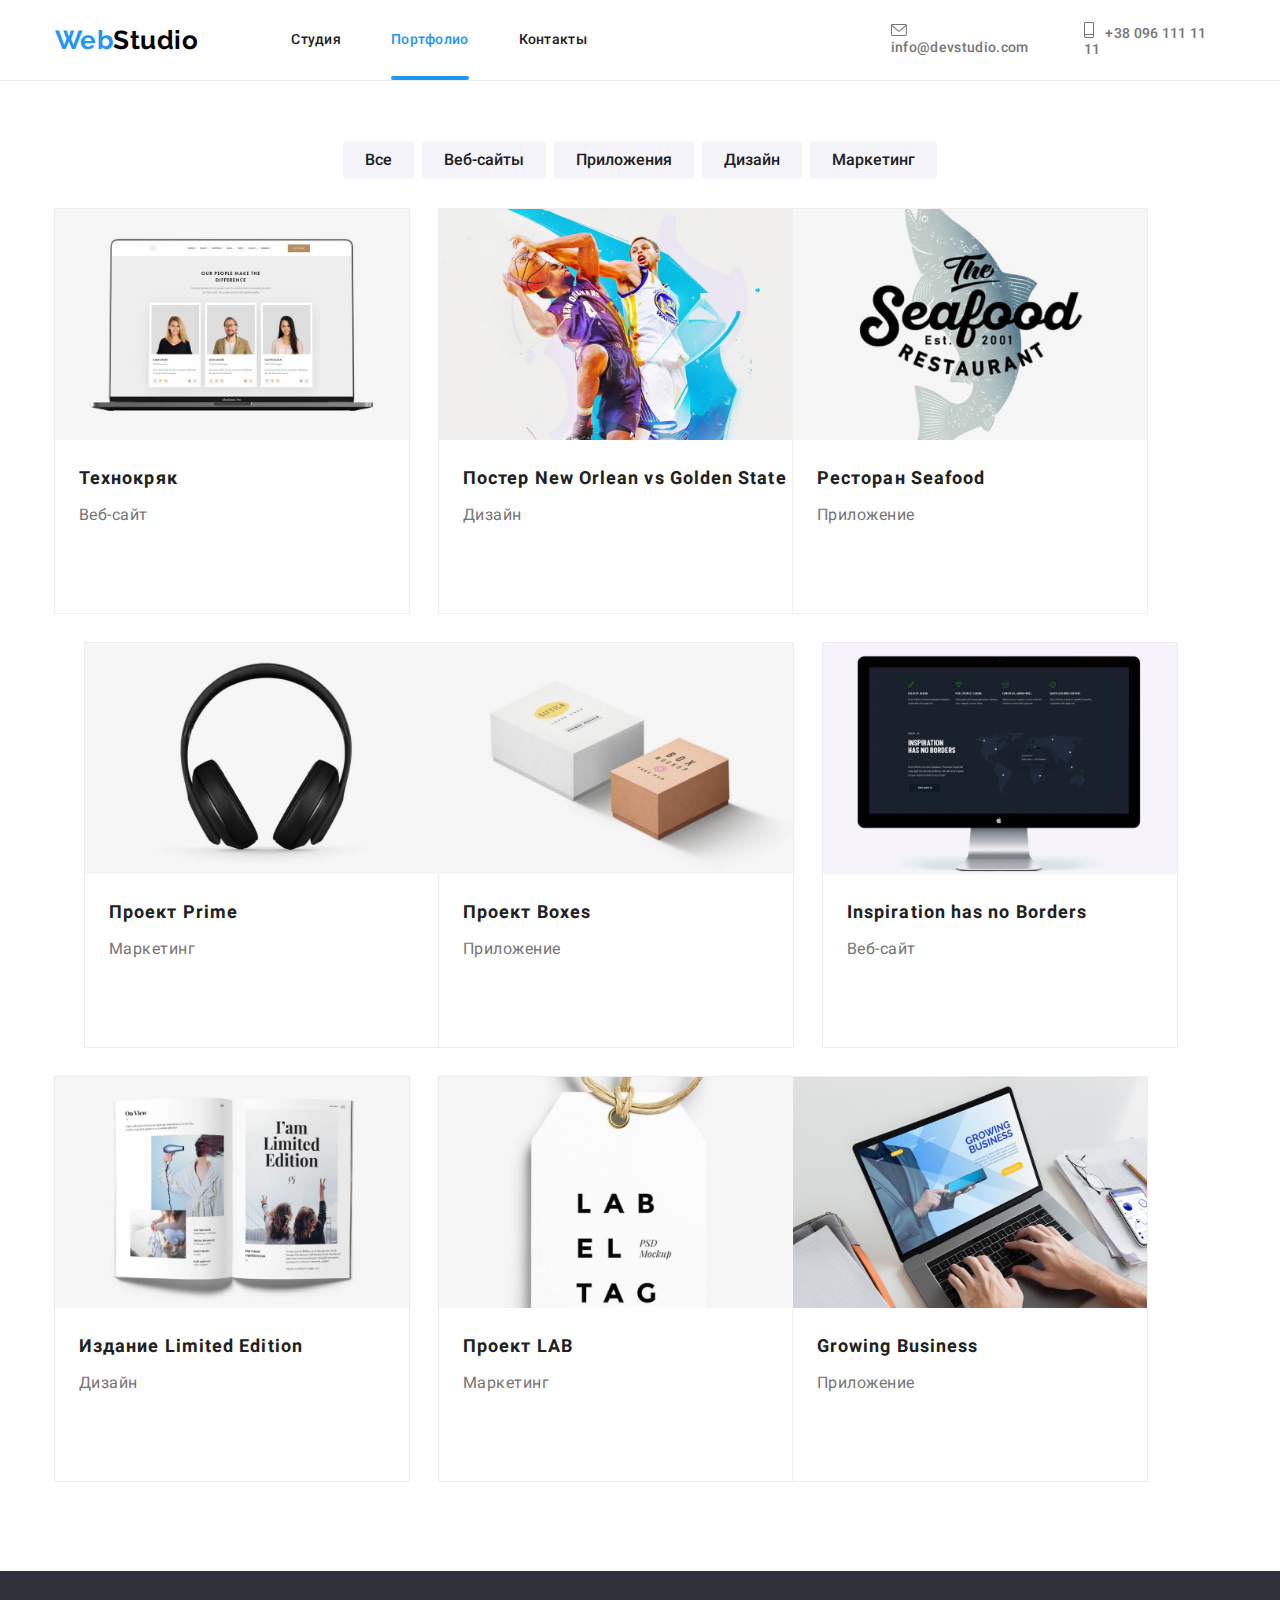
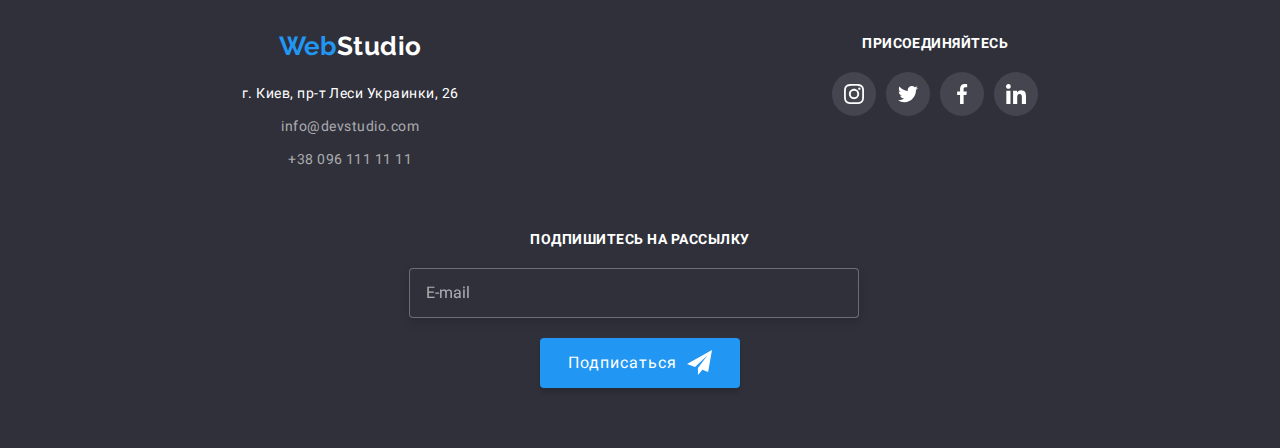
==== commit 09a595a2: "lp" ====
--- a/portfolio.html
+++ b/portfolio.html
@@ -11,7 +11,7 @@
     <!--Хедер сайту-->
     <header class="page-header">
       <!--Навігація-->
-      <nav>
+      <nav class="portfolio-nav">
         <div class="container main-nav">
           <a href="./index.html" class="logo"
             >Web<span class="black-logo">Studio</span></a
@@ -271,7 +271,8 @@
     <!--Футер-->
     <footer class="footer-box">
       <div class="container">
-        <address class="foot-contacts">
+        <div class="foot-thumb">
+          <address class="foot-contacts">
           <a href="./index.html" class="logo"
             >Web<span class="white-logo">Studio</span></a
           >
@@ -307,6 +308,7 @@
               </svg>
             </a>
           </div>
+        </div>
         </div>
 
         <div class="subscribe">
--- a/css/portfolio.min.css
+++ b/css/portfolio.min.css
@@ -1,2 +1,2 @@
-/*! modern-normalize v0.6.0 | MIT License | https://github.com/sindresorhus/modern-normalize */*,*::before,*::after{-webkit-box-sizing:border-box;box-sizing:border-box}:root{-moz-tab-size:4;-o-tab-size:4;tab-size:4}html{line-height:1.15;-webkit-text-size-adjust:100%}body{margin:0}body{font-family:system-ui,-apple-system," Roboto , Segoe UI",Helvetica,Arial,sans-serif,"Apple Color Emoji","Segoe UI Emoji"}hr{height:0}abbr[title]{-webkit-text-decoration:underline dotted;text-decoration:underline dotted}b,strong{font-weight:bolder}code,kbd,samp,pre{font-family:SFMono-Regular, Consolas, "Liberation Mono", Menlo, monospace;font-size:1em}small{font-size:80%}sub,sup{font-size:75%;line-height:0;position:relative;vertical-align:baseline}sub{bottom:-0.25em}sup{top:-0.5em}button,input,optgroup,select,textarea{font-family:inherit;font-size:100%;line-height:1.15;margin:0}button,select{text-transform:none}button,[type="button"],[type="reset"],[type="submit"]{-webkit-appearance:button}button::-moz-focus-inner,[type="button"]::-moz-focus-inner,[type="reset"]::-moz-focus-inner,[type="submit"]::-moz-focus-inner{border-style:none;padding:0}button:-moz-focusring,[type="button"]:-moz-focusring,[type="reset"]:-moz-focusring,[type="submit"]:-moz-focusring{outline:1px dotted ButtonText}fieldset{padding:0.35em 0.75em 0.625em}legend{padding:0}progress{vertical-align:baseline}[type="number"]::-webkit-inner-spin-button,[type="number"]::-webkit-outer-spin-button{height:auto}[type="search"]{-webkit-appearance:textfield;outline-offset:-2px}[type="search"]::-webkit-search-decoration{-webkit-appearance:none}::-webkit-file-upload-button{-webkit-appearance:button;font:inherit}summary{display:list-item}@font-face{font-family:"Roboto";src:url("../fonts/Roboto-Regular.eot");src:local("☺"),url("../fonts/Roboto-Regular.woff") format("woff"),url("../fonts/Roboto-Regular.ttf") format("truetype"),url("../fonts/Roboto-Regular.svg") format("svg");font-weight:400;font-style:normal}@font-face{font-family:"Roboto";src:url("../fonts/Roboto-Medium.eot");src:local("☺"),url("../fonts/Roboto-Medium.woff") format("woff"),url("../fonts/Roboto-Medium.ttf") format("truetype"),url("../fonts/Roboto-Medium.svg") format("svg");font-weight:500;font-style:normal}@font-face{font-family:"Roboto";src:url("../fonts/Roboto-Bold.eot");src:local("☺"),url("../fonts/Roboto-Bold.woff") format("woff"),url("../fonts/Roboto-Bold.ttf") format("truetype"),url("../fonts/Roboto-Bold.svg") format("svg");font-weight:700;font-style:normal}@font-face{font-family:"Roboto";src:url("../fonts/Roboto-Black.eot");src:local("☺"),url("../fonts/Roboto-Black.woff") format("woff"),url("../fonts/Roboto-Black.ttf") format("truetype"),url("../fonts/Roboto-Black.svg") format("svg");font-weight:900;font-style:normal}@font-face{font-family:"Raleway";src:url("../fonts/Raleway-Bold.eot");src:local("☺"),url("../fonts/Raleway-Bold.woff") format("woff"),url("../fonts/Raleway-Bold.ttf") format("truetype"),url("../fonts/Raleway-Bold.svg") format("svg");font-weight:700;font-style:normal}body{background-color:#fff;color:#757575;font-family:Roboto, sans-serif;letter-spacing:0.03em}a{text-decoration:none}p{margin:0;padding:0}h1,h2,h3,h4,h5,h6{color:#212121;margin-top:0;margin-bottom:0}.list{list-style:none;margin:0;padding:0}.no-title{display:none}.icon{fill:currentColor}.item{margin:0}.container{padding-right:15px;padding-left:15px;margin-left:auto;margin-right:auto}@media screen and (min-width: 480px){.container{width:480px}}@media screen and (min-width: 768px){.container{width:768px}}@media screen and (min-width: 1200px){.container{width:1200px}}.logo{font-family:Raleway;font-style:normal;font-weight:700;color:#2196f3}.white-logo{color:#fff}.black-logo{color:#000000}.main-nav{position:relative;display:-webkit-box;display:-ms-flexbox;display:flex;height:60px;-webkit-box-align:center;-ms-flex-align:center;align-items:center;-webkit-box-pack:justify;-ms-flex-pack:justify;justify-content:space-between;border-bottom:1px solid #ececec}.nav-link{position:relative;font-weight:500;letter-spacing:0.02em;color:#212121;-webkit-transition:color 250ms cubic-bezier(0.4, 0, 0.2, 1);transition:color 250ms cubic-bezier(0.4, 0, 0.2, 1)}.nav-link:hover,.nav-link:focus{color:#2196f3}.site-nav .nav-link.current{color:#2196f3}.site-nav .nav-link.current::after{content:"";position:absolute;bottom:0;left:0;width:100%;height:4px;background-color:#2196f3;border-radius:2px}.head-contacts{font-style:normal;font-weight:500;font-size:14px;line-height:1.14;letter-spacing:0.02em}.head-link{color:#757575;-webkit-transition:color 250ms cubic-bezier(0.4, 0, 0.2, 1);transition:color 250ms cubic-bezier(0.4, 0, 0.2, 1)}.head-link:hover,.head-link:focus{color:#2196f3}.contact-icon{margin-right:10px;fill:currentColor}.menu-button{display:-webkit-inline-box;display:-ms-inline-flexbox;display:inline-flex;margin:0;padding:0;border:none;background-color:#fff;outline:none}.menu-button:hover .icon-cross,.menu-button:focus .icon-cross{fill:#2196f3}.menu-button:hover .icon-menu,.menu-button:focus .icon-menu{fill:#2196f3}@media screen and (min-width: 768px){.menu-button{display:none}}.menu-button .icon-cross{display:none}.menu-button.is-open .icon-cross{display:block}.menu-button.is-open .icon-menu{display:none}@media screen and (max-width: 767px){.menu-container{display:none;position:absolute;top:100%;left:0%;width:100%;z-index:999}.menu-container.is-open{display:block;background-color:#fff;text-align:center;-webkit-box-shadow:0px 4px 8px rgba(0,0,0,0.04),0px 2px 4px rgba(0,0,0,0.08),0px 1px 3px rgba(0,0,0,0.16);box-shadow:0px 4px 8px rgba(0,0,0,0.04),0px 2px 4px rgba(0,0,0,0.08),0px 1px 3px rgba(0,0,0,0.16)}}@media screen and (max-width: 767px){.logo{font-size:24px;line-height:1.16}.site-nav{margin-top:60px;margin-bottom:0;margin-right:auto;margin-left:auto}.nav-item{display:block}.current{display:inline-block;height:33px}.nav-link{font-size:18px;line-height:1.16}.nav-item+.nav-item{margin-top:40px}.head-contacts{margin-top:60px;margin-bottom:60px}.head-link{display:block;font-size:18px;line-height:1.16}.head-link+.head-link{margin-top:16px}}.border{border-bottom:1px solid #ececec}.portfolio-section{padding-top:60px;padding-bottom:30px}.buttons{display:-webkit-box;display:-ms-flexbox;display:flex;-ms-flex-wrap:wrap;flex-wrap:wrap}@media screen and (max-width: 767px){.buttons li{margin-right:8px}.buttons li:nth-last-child(-n+2){margin-top:15px}}@media screen and (min-width: 768px){.buttons{-webkit-box-pack:center;-ms-flex-pack:center;justify-content:center}.buttons li:not(:first-child){margin-left:8px}}.portfolio-button{padding-top:6px;padding-bottom:6px;padding-left:22px;padding-right:22px;font-weight:500;font-size:16px;line-height:1.62;cursor:pointer;border:none;outline:none;color:#212121;background:#f5f4fa;border-radius:4px;-webkit-transition:color 250ms cubic-bezier(0.4, 0, 0.2, 1),background-color 250ms cubic-bezier(0.4, 0, 0.2, 1),-webkit-box-shadow 250ms cubic-bezier(0.4, 0, 0.2, 1);transition:color 250ms cubic-bezier(0.4, 0, 0.2, 1),background-color 250ms cubic-bezier(0.4, 0, 0.2, 1),-webkit-box-shadow 250ms cubic-bezier(0.4, 0, 0.2, 1);transition:color 250ms cubic-bezier(0.4, 0, 0.2, 1),background-color 250ms cubic-bezier(0.4, 0, 0.2, 1),box-shadow 250ms cubic-bezier(0.4, 0, 0.2, 1);transition:color 250ms cubic-bezier(0.4, 0, 0.2, 1),background-color 250ms cubic-bezier(0.4, 0, 0.2, 1),box-shadow 250ms cubic-bezier(0.4, 0, 0.2, 1),-webkit-box-shadow 250ms cubic-bezier(0.4, 0, 0.2, 1)}.portfolio-button:hover,.portfolio-button:focus{color:#fff;background-color:#2196f3;-webkit-box-shadow:0px 3px 1px rgba(0,0,0,0.1),0px 1px 2px rgba(0,0,0,0.08),0px 2px 2px rgba(0,0,0,0.12);box-shadow:0px 3px 1px rgba(0,0,0,0.1),0px 1px 2px rgba(0,0,0,0.08),0px 2px 2px rgba(0,0,0,0.12)}.portfolio-items{margin-top:40px}@media screen and (min-width: 768px){.portfolio-items{display:-webkit-box;display:-ms-flexbox;display:flex;-ms-flex-wrap:wrap;flex-wrap:wrap;margin-top:30px}.portfolio-items li{width:354px}.portfolio-items li:nth-child(2n){margin-left:30px}}.portfolio-items li{padding-bottom:20px;margin-bottom:30px;background:#fff;outline:1px solid #eeeeee}.portfolio-items li:hover{-webkit-box-shadow:0px 1px 1px rgba(0,0,0,0.12),0px 4px 4px rgba(0,0,0,0.06),1px 4px 6px rgba(0,0,0,0.16);box-shadow:0px 1px 1px rgba(0,0,0,0.12),0px 4px 4px rgba(0,0,0,0.06),1px 4px 6px rgba(0,0,0,0.16)}.portfolio-img{position:relative;overflow:hidden}.portfolio-img img{display:block;max-width:100%;height:auto}.overlay{position:absolute;display:-webkit-box;display:-ms-flexbox;display:flex;-webkit-box-align:center;-ms-flex-align:center;align-items:center;padding-right:24px;padding-left:24px;width:100%;height:294px;font-family:Roboto;font-weight:normal;font-size:18px;line-height:1.56;color:#fff;background:rgba(33,150,243,0.9);-webkit-transform:translateY(0%);transform:translateY(0%);-webkit-transition:-webkit-transform 250ms cubic-bezier(0.4, 0, 0.2, 1);transition:-webkit-transform 250ms cubic-bezier(0.4, 0, 0.2, 1);transition:transform 250ms cubic-bezier(0.4, 0, 0.2, 1);transition:transform 250ms cubic-bezier(0.4, 0, 0.2, 1), -webkit-transform 250ms cubic-bezier(0.4, 0, 0.2, 1)}.portfolio-items li:hover .overlay{-webkit-transform:translateY(-100%);transform:translateY(-100%)}.portfolio-title{margin-top:20px;margin-left:24px;font-weight:700;font-size:18px;line-height:2;letter-spacing:0.06em;color:#212121}.portfolio-category{margin-top:4px;margin-left:24px;font-size:16px;line-height:1.87;color:#757575}.footer-box{padding-top:60px;padding-bottom:60px;background:#2f303a}.foot-contacts{display:-webkit-box;display:-ms-flexbox;display:flex;-webkit-box-orient:vertical;-webkit-box-direction:normal;-ms-flex-direction:column;flex-direction:column;text-align:center}.address-text{margin-top:20px;font-style:normal;font-size:14px;line-height:1.71;color:#fff}.foot-link{margin-top:9px;font-style:normal;font-size:14px;line-height:1.71;color:rgba(255,255,255,0.6)}.studio-social{margin-top:60px}.studio-social-title{text-align:center;font-size:14px;font-weight:700;line-height:1.14;text-transform:uppercase;color:#fff}.studio-social-list{display:-webkit-box;display:-ms-flexbox;display:flex;-webkit-box-pack:center;-ms-flex-pack:center;justify-content:center;margin-top:20px}.studio-link:not(:last-child){margin-right:10px}.studio-link{display:-webkit-box;display:-ms-flexbox;display:flex;-webkit-box-pack:center;-ms-flex-pack:center;justify-content:center;-webkit-box-align:center;-ms-flex-align:center;align-items:center;width:44px;height:44px;color:#fff;background:rgba(255,255,255,0.1);border-radius:50%;-webkit-transition:background-color 250ms cubic-bezier(0.4, 0, 0.2, 1);transition:background-color 250ms cubic-bezier(0.4, 0, 0.2, 1)}.studio-link:hover,.studio-link:focus{background-color:#2196f3}.subscribe{margin-top:60px}.subscribe-form{display:block;margin-top:20px}.subscribe-title{text-align:center;font-weight:700;font-size:14px;line-height:1.14;text-transform:uppercase;color:#fff}.subscribe-input{width:100%;height:50px;margin-right:12px;padding-left:16px;border:1px solid rgba(255,255,255,0.3);-webkit-filter:drop-shadow(0px 4px 4px rgba(0,0,0,0.15));filter:drop-shadow(0px 4px 4px rgba(0,0,0,0.15));border-radius:4px;background:#2f303a;outline:none;color:#fff}.subscribe-input::-webkit-input-placeholder{font-weight:400;font-size:16px;line-height:1.25;color:rgba(255,255,255,0.6)}.subscribe-input:-ms-input-placeholder{font-weight:400;font-size:16px;line-height:1.25;color:rgba(255,255,255,0.6)}.subscribe-input::-ms-input-placeholder{font-weight:400;font-size:16px;line-height:1.25;color:rgba(255,255,255,0.6)}.subscribe-input::placeholder{font-weight:400;font-size:16px;line-height:1.25;color:rgba(255,255,255,0.6)}.subscribe-button{display:-webkit-box;display:-ms-flexbox;display:flex;-webkit-box-align:center;-ms-flex-align:center;align-items:center;-webkit-box-pack:center;-ms-flex-pack:center;justify-content:center;width:200px;height:50px;margin-top:20px;margin-right:auto;margin-left:auto;background-color:#2196f3;-webkit-box-shadow:0px 4px 4px rgba(0,0,0,0.15);box-shadow:0px 4px 4px rgba(0,0,0,0.15);border-radius:4px;border:none;outline:none;cursor:pointer}.subscribe-button-text{margin-right:10px;font-weight:700;font-size:16px;line-height:1.87;letter-spacing:0.06em;color:#fff}.subscribe-icon{width:25px;height:25px}
+/*! modern-normalize v0.6.0 | MIT License | https://github.com/sindresorhus/modern-normalize */*,*::before,*::after{-webkit-box-sizing:border-box;box-sizing:border-box}:root{-moz-tab-size:4;-o-tab-size:4;tab-size:4}html{line-height:1.15;-webkit-text-size-adjust:100%}body{margin:0}body{font-family:system-ui,-apple-system," Roboto , Segoe UI",Helvetica,Arial,sans-serif,"Apple Color Emoji","Segoe UI Emoji"}hr{height:0}abbr[title]{-webkit-text-decoration:underline dotted;text-decoration:underline dotted}b,strong{font-weight:bolder}code,kbd,samp,pre{font-family:SFMono-Regular, Consolas, "Liberation Mono", Menlo, monospace;font-size:1em}small{font-size:80%}sub,sup{font-size:75%;line-height:0;position:relative;vertical-align:baseline}sub{bottom:-0.25em}sup{top:-0.5em}button,input,optgroup,select,textarea{font-family:inherit;font-size:100%;line-height:1.15;margin:0}button,select{text-transform:none}button,[type="button"],[type="reset"],[type="submit"]{-webkit-appearance:button}button::-moz-focus-inner,[type="button"]::-moz-focus-inner,[type="reset"]::-moz-focus-inner,[type="submit"]::-moz-focus-inner{border-style:none;padding:0}button:-moz-focusring,[type="button"]:-moz-focusring,[type="reset"]:-moz-focusring,[type="submit"]:-moz-focusring{outline:1px dotted ButtonText}fieldset{padding:0.35em 0.75em 0.625em}legend{padding:0}progress{vertical-align:baseline}[type="number"]::-webkit-inner-spin-button,[type="number"]::-webkit-outer-spin-button{height:auto}[type="search"]{-webkit-appearance:textfield;outline-offset:-2px}[type="search"]::-webkit-search-decoration{-webkit-appearance:none}::-webkit-file-upload-button{-webkit-appearance:button;font:inherit}summary{display:list-item}@font-face{font-family:"Roboto";src:url("../fonts/Roboto-Regular.eot");src:local("☺"),url("../fonts/Roboto-Regular.woff") format("woff"),url("../fonts/Roboto-Regular.ttf") format("truetype"),url("../fonts/Roboto-Regular.svg") format("svg");font-weight:400;font-style:normal}@font-face{font-family:"Roboto";src:url("../fonts/Roboto-Medium.eot");src:local("☺"),url("../fonts/Roboto-Medium.woff") format("woff"),url("../fonts/Roboto-Medium.ttf") format("truetype"),url("../fonts/Roboto-Medium.svg") format("svg");font-weight:500;font-style:normal}@font-face{font-family:"Roboto";src:url("../fonts/Roboto-Bold.eot");src:local("☺"),url("../fonts/Roboto-Bold.woff") format("woff"),url("../fonts/Roboto-Bold.ttf") format("truetype"),url("../fonts/Roboto-Bold.svg") format("svg");font-weight:700;font-style:normal}@font-face{font-family:"Roboto";src:url("../fonts/Roboto-Black.eot");src:local("☺"),url("../fonts/Roboto-Black.woff") format("woff"),url("../fonts/Roboto-Black.ttf") format("truetype"),url("../fonts/Roboto-Black.svg") format("svg");font-weight:900;font-style:normal}@font-face{font-family:"Raleway";src:url("../fonts/Raleway-Bold.eot");src:local("☺"),url("../fonts/Raleway-Bold.woff") format("woff"),url("../fonts/Raleway-Bold.ttf") format("truetype"),url("../fonts/Raleway-Bold.svg") format("svg");font-weight:700;font-style:normal}body{background-color:#fff;color:#757575;font-family:Roboto, sans-serif;letter-spacing:0.03em}a{text-decoration:none}p{margin:0;padding:0}h1,h2,h3,h4,h5,h6{color:#212121;margin-top:0;margin-bottom:0}.list{list-style:none;margin:0;padding:0}.no-title{display:none}.icon{fill:currentColor}.item{margin:0}.container{padding-right:15px;padding-left:15px;margin-left:auto;margin-right:auto}@media screen and (min-width: 480px){.container{width:480px}}@media screen and (min-width: 768px){.container{width:768px}}@media screen and (min-width: 1200px){.container{width:1200px}}.logo{font-family:Raleway;font-style:normal;font-size:24px;line-height:1.16;font-weight:700;color:#2196f3}.white-logo{color:#fff}.black-logo{color:#000000}.portfolio-nav{border-bottom:1px solid #ececec}.main-nav{position:relative;display:-webkit-box;display:-ms-flexbox;display:flex;height:60px;-webkit-box-align:center;-ms-flex-align:center;align-items:center}.nav-link{font-weight:500;letter-spacing:0.02em;color:#212121;-webkit-transition:color 250ms cubic-bezier(0.4, 0, 0.2, 1);transition:color 250ms cubic-bezier(0.4, 0, 0.2, 1)}.nav-link:hover,.nav-link:focus{color:#2196f3}.site-nav .nav-link.current{color:#2196f3}.site-nav .nav-link.current::after{content:"";position:absolute;bottom:0;left:0;width:100%;height:4px;background-color:#2196f3;border-radius:2px}.head-contacts{font-style:normal;font-weight:500;letter-spacing:0.02em}.head-link{color:#757575;-webkit-transition:color 250ms cubic-bezier(0.4, 0, 0.2, 1);transition:color 250ms cubic-bezier(0.4, 0, 0.2, 1)}.head-link:hover,.head-link:focus{color:#2196f3}.contact-icon{margin-right:10px;fill:currentColor}@media screen and (min-width: 768px){.main-nav{height:80px}.menu-container{display:-webkit-box;display:-ms-flexbox;display:flex}.site-nav{display:-webkit-box;display:-ms-flexbox;display:flex;margin-left:88px}.nav-item+.nav-item{margin-left:50px}.nav-item{position:relative;display:-webkit-box;display:-ms-flexbox;display:flex;-webkit-box-align:center;-ms-flex-align:center;align-items:center;height:80px}.nav-link{font-size:14px;line-height:1.14}.head-contacts{display:-webkit-box;display:-ms-flexbox;display:flex;-webkit-box-orient:vertical;-webkit-box-direction:normal;-ms-flex-direction:column;flex-direction:column;-webkit-box-pack:center;-ms-flex-pack:center;justify-content:center;margin-left:80px}.head-link{font-size:12px;line-height:1.16}.head-link+.head-link{margin-top:10px}.contact-icon{margin-right:8px}}@media screen and (min-width: 1200px){.logo{font-size:26px;line-height:1.19}.site-nav{margin-left:93px}.head-contacts{-webkit-box-orient:horizontal;-webkit-box-direction:normal;-ms-flex-direction:row;flex-direction:row;-webkit-box-align:center;-ms-flex-align:center;align-items:center;margin-left:304px}.head-link{font-size:14px;line-height:1.14}.head-link+.head-link{margin-top:0;margin-left:30px}}.menu-button{display:-webkit-inline-box;display:-ms-inline-flexbox;display:inline-flex;margin:0;padding:0;border:none;background-color:#fff;outline:none}.menu-button:hover .icon-cross,.menu-button:focus .icon-cross{fill:#2196f3}.menu-button:hover .icon-menu,.menu-button:focus .icon-menu{fill:#2196f3}@media screen and (min-width: 768px){.menu-button{display:none}}.menu-button .icon-cross{display:none}.menu-button.is-open .icon-cross{display:block}.menu-button.is-open .icon-menu{display:none}@media screen and (max-width: 767px){.menu-container{display:none;position:absolute;top:100%;left:0%;width:100%;z-index:999}.menu-container.is-open{display:block;background-color:#fff;text-align:center;-webkit-box-shadow:0px 4px 8px rgba(0,0,0,0.04),0px 2px 4px rgba(0,0,0,0.08),0px 1px 3px rgba(0,0,0,0.16);box-shadow:0px 4px 8px rgba(0,0,0,0.04),0px 2px 4px rgba(0,0,0,0.08),0px 1px 3px rgba(0,0,0,0.16)}}@media screen and (max-width: 767px){.main-nav{-webkit-box-pack:justify;-ms-flex-pack:justify;justify-content:space-between}.site-nav{margin-top:60px;margin-bottom:0;margin-right:auto;margin-left:auto}.nav-item{display:block}.current{display:inline-block;height:33px}.nav-link{position:relative;font-size:18px;line-height:1.16}.nav-item+.nav-item{margin-top:40px}.head-contacts{margin-top:60px;margin-bottom:60px}.head-link{display:block;font-size:18px;line-height:1.16}.head-link+.head-link{margin-top:16px}}.border{border-bottom:1px solid #ececec}.portfolio-section{padding-top:60px;padding-bottom:60px}.buttons{display:-webkit-box;display:-ms-flexbox;display:flex;-ms-flex-wrap:wrap;flex-wrap:wrap}@media screen and (max-width: 767px){.buttons li{margin-right:8px}.buttons li:nth-last-child(-n+2){margin-top:15px}}@media screen and (min-width: 768px){.buttons{-webkit-box-pack:center;-ms-flex-pack:center;justify-content:center}.buttons li:not(:first-child){margin-left:8px}}.portfolio-button{padding-top:6px;padding-bottom:6px;padding-left:22px;padding-right:22px;font-weight:500;font-size:16px;line-height:1.62;cursor:pointer;border:none;outline:none;color:#212121;background:#f5f4fa;border-radius:4px;-webkit-transition:color 250ms cubic-bezier(0.4, 0, 0.2, 1),background-color 250ms cubic-bezier(0.4, 0, 0.2, 1),-webkit-box-shadow 250ms cubic-bezier(0.4, 0, 0.2, 1);transition:color 250ms cubic-bezier(0.4, 0, 0.2, 1),background-color 250ms cubic-bezier(0.4, 0, 0.2, 1),-webkit-box-shadow 250ms cubic-bezier(0.4, 0, 0.2, 1);transition:color 250ms cubic-bezier(0.4, 0, 0.2, 1),background-color 250ms cubic-bezier(0.4, 0, 0.2, 1),box-shadow 250ms cubic-bezier(0.4, 0, 0.2, 1);transition:color 250ms cubic-bezier(0.4, 0, 0.2, 1),background-color 250ms cubic-bezier(0.4, 0, 0.2, 1),box-shadow 250ms cubic-bezier(0.4, 0, 0.2, 1),-webkit-box-shadow 250ms cubic-bezier(0.4, 0, 0.2, 1)}.portfolio-button:hover,.portfolio-button:focus{color:#fff;background-color:#2196f3;-webkit-box-shadow:0px 3px 1px rgba(0,0,0,0.1),0px 1px 2px rgba(0,0,0,0.08),0px 2px 2px rgba(0,0,0,0.12);box-shadow:0px 3px 1px rgba(0,0,0,0.1),0px 1px 2px rgba(0,0,0,0.08),0px 2px 2px rgba(0,0,0,0.12)}.portfolio-items{margin-top:40px}@media screen and (min-width: 768px){.portfolio-items{display:-webkit-box;display:-ms-flexbox;display:flex;-ms-flex-wrap:wrap;flex-wrap:wrap;margin-top:30px}.portfolio-items li{width:354px;height:404px}.portfolio-items li:nth-child(2n){margin-left:30px}.portfolio-img img{width:354px}}.portfolio-items li{padding-bottom:20px;margin-bottom:30px;background:#fff;outline:1px solid #eeeeee}.portfolio-items li:hover{-webkit-box-shadow:0px 1px 1px rgba(0,0,0,0.12),0px 4px 4px rgba(0,0,0,0.06),1px 4px 6px rgba(0,0,0,0.16);box-shadow:0px 1px 1px rgba(0,0,0,0.12),0px 4px 4px rgba(0,0,0,0.06),1px 4px 6px rgba(0,0,0,0.16)}.portfolio-img{position:relative;overflow:hidden}.portfolio-img img{display:block;max-width:100%;height:auto}.overlay{position:absolute;display:-webkit-box;display:-ms-flexbox;display:flex;-webkit-box-align:center;-ms-flex-align:center;align-items:center;padding-right:24px;padding-left:24px;width:100%;height:100%;font-family:Roboto;font-weight:normal;font-size:18px;line-height:1.56;color:#fff;background:rgba(33,150,243,0.9);-webkit-transform:translateY(0%);transform:translateY(0%);-webkit-transition:-webkit-transform 250ms cubic-bezier(0.4, 0, 0.2, 1);transition:-webkit-transform 250ms cubic-bezier(0.4, 0, 0.2, 1);transition:transform 250ms cubic-bezier(0.4, 0, 0.2, 1);transition:transform 250ms cubic-bezier(0.4, 0, 0.2, 1), -webkit-transform 250ms cubic-bezier(0.4, 0, 0.2, 1)}.portfolio-items li:hover .overlay{-webkit-transform:translateY(-100%);transform:translateY(-100%)}.portfolio-title{margin-top:20px;margin-left:24px;font-weight:700;font-size:18px;line-height:2;letter-spacing:0.06em;color:#212121}.portfolio-category{margin-top:4px;margin-left:24px;font-size:16px;line-height:1.87;color:#757575}.footer-box{padding-top:60px;padding-bottom:60px;background:#2f303a}.foot-contacts{display:-webkit-box;display:-ms-flexbox;display:flex;-webkit-box-orient:vertical;-webkit-box-direction:normal;-ms-flex-direction:column;flex-direction:column;text-align:center}.address-text{margin-top:20px;font-style:normal;font-size:14px;line-height:1.71;color:#fff}.foot-link{margin-top:9px;font-style:normal;font-size:14px;line-height:1.71;color:rgba(255,255,255,0.6)}.studio-social{margin-top:60px}.studio-social-title{text-align:center;font-size:14px;line-height:1.14;text-transform:uppercase;color:#fff}.studio-social-list{display:-webkit-box;display:-ms-flexbox;display:flex;-webkit-box-pack:center;-ms-flex-pack:center;justify-content:center;margin-top:20px}.studio-link:not(:last-child){margin-right:10px}.studio-link{display:-webkit-box;display:-ms-flexbox;display:flex;-webkit-box-pack:center;-ms-flex-pack:center;justify-content:center;-webkit-box-align:center;-ms-flex-align:center;align-items:center;width:44px;height:44px;color:#fff;background:rgba(255,255,255,0.1);border-radius:50%;-webkit-transition:background-color 250ms cubic-bezier(0.4, 0, 0.2, 1);transition:background-color 250ms cubic-bezier(0.4, 0, 0.2, 1)}.studio-link:hover,.studio-link:focus{background-color:#2196f3}.subscribe{margin-top:60px}.subscribe-form{display:block;margin-top:20px}.subscribe-title{text-align:center;font-size:14px;line-height:1.14;text-transform:uppercase;color:#fff}.subscribe-input{width:100%;height:50px;margin-right:12px;padding-left:16px;border:1px solid rgba(255,255,255,0.3);-webkit-filter:drop-shadow(0px 4px 4px rgba(0,0,0,0.15));filter:drop-shadow(0px 4px 4px rgba(0,0,0,0.15));border-radius:4px;background:#2f303a;outline:none;color:#fff}.subscribe-input::-webkit-input-placeholder{font-weight:400;font-size:16px;line-height:1.25;color:rgba(255,255,255,0.6)}.subscribe-input:-ms-input-placeholder{font-weight:400;font-size:16px;line-height:1.25;color:rgba(255,255,255,0.6)}.subscribe-input::-ms-input-placeholder{font-weight:400;font-size:16px;line-height:1.25;color:rgba(255,255,255,0.6)}.subscribe-input::placeholder{font-weight:400;font-size:16px;line-height:1.25;color:rgba(255,255,255,0.6)}.subscribe-button{display:-webkit-box;display:-ms-flexbox;display:flex;-webkit-box-align:center;-ms-flex-align:center;align-items:center;-webkit-box-pack:center;-ms-flex-pack:center;justify-content:center;width:200px;height:50px;margin-top:20px;margin-right:auto;margin-left:auto;background-color:#2196f3;-webkit-box-shadow:0px 4px 4px rgba(0,0,0,0.15);box-shadow:0px 4px 4px rgba(0,0,0,0.15);border-radius:4px;border:none;outline:none;cursor:pointer}.subscribe-button-text{margin-right:10px;font-size:16px;line-height:1.87;letter-spacing:0.06em;color:#fff}.subscribe-icon{width:25px;height:25px}@media screen and (min-width: 768px){.foot-thumb{display:-webkit-box;display:-ms-flexbox;display:flex;-ms-flex-pack:distribute;justify-content:space-around}.studio-social{margin-top:5px}.subscribe-form{display:-webkit-box;display:-ms-flexbox;display:flex;-webkit-box-orient:vertical;-webkit-box-direction:normal;-ms-flex-direction:column;flex-direction:column;-webkit-box-align:center;-ms-flex-align:center;align-items:center}.subscribe-input{width:450px}}
 /*# sourceMappingURL=portfolio.min.css.map */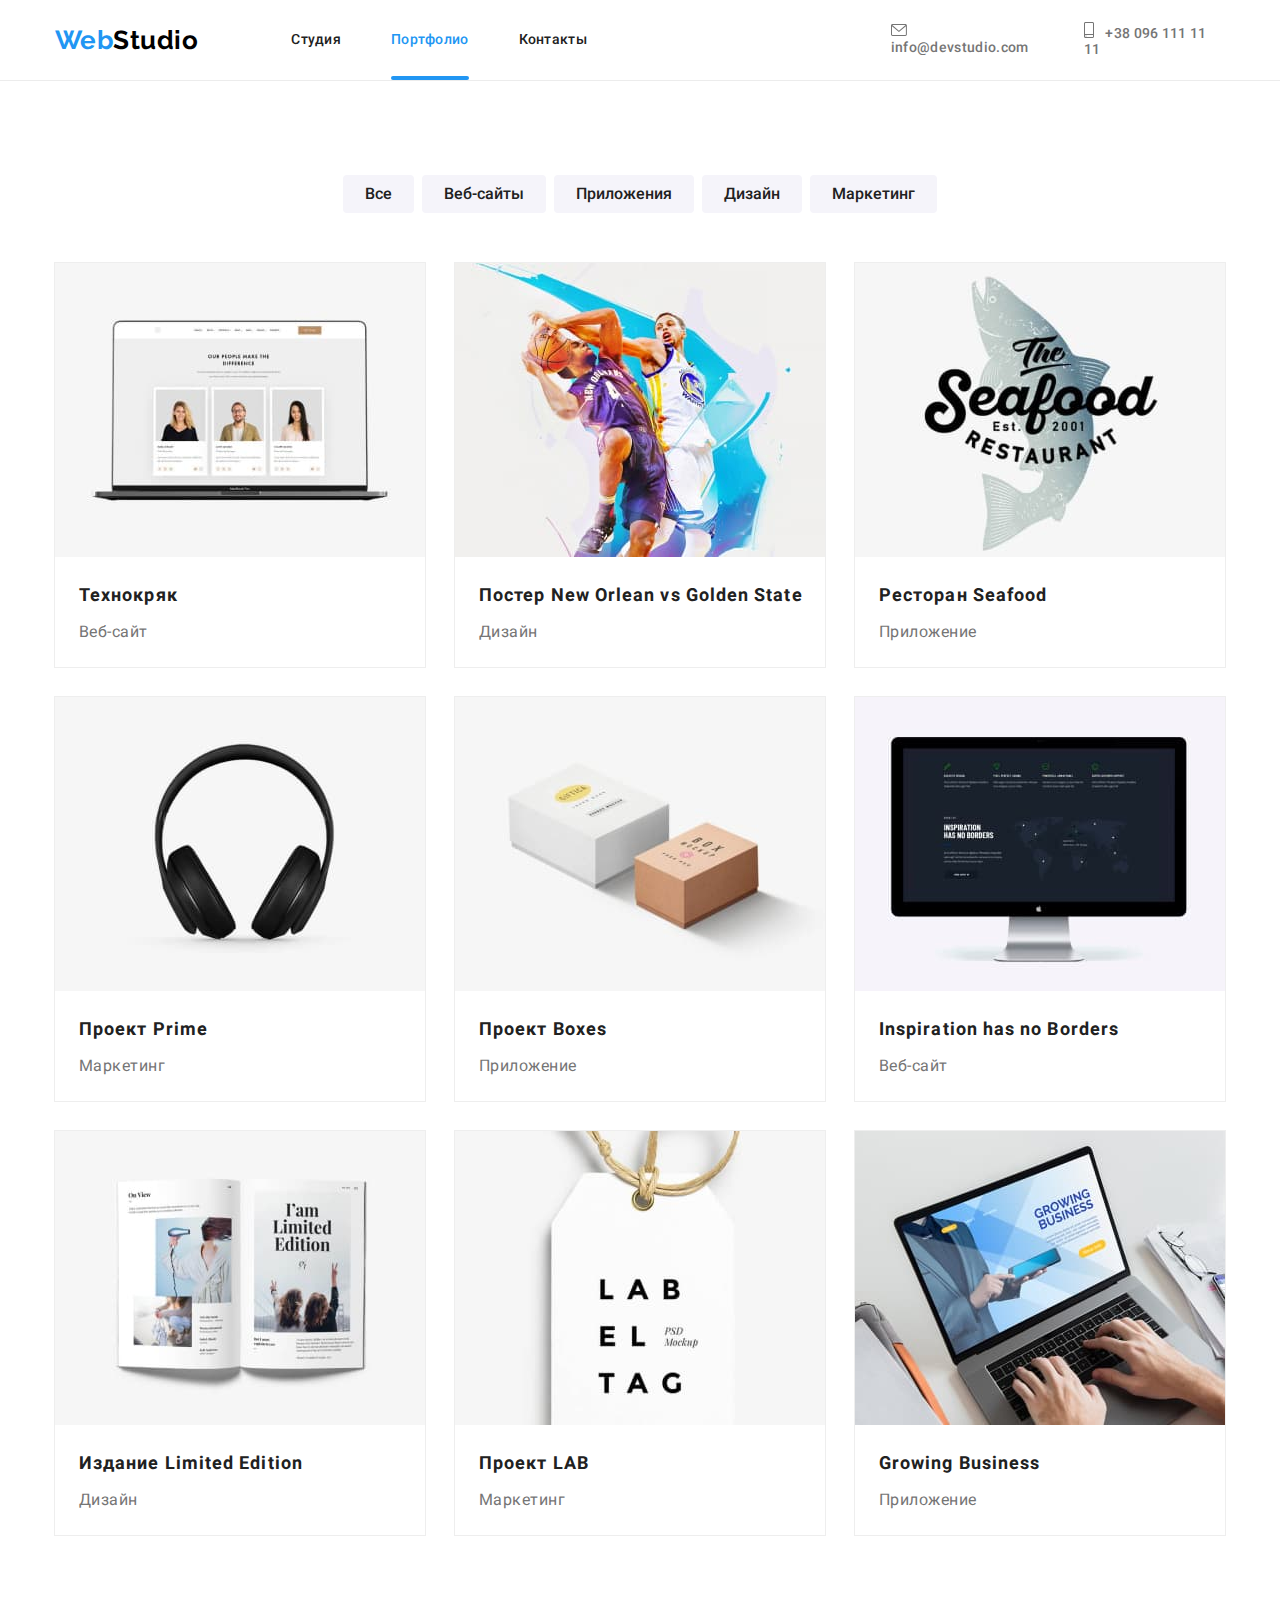
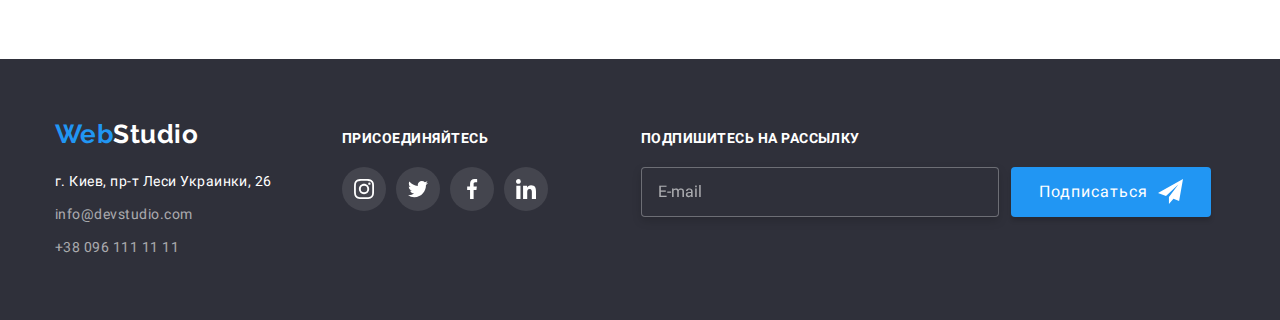
==== commit 253b1246: "добавляє дзззззз" ====
--- a/portfolio.html
+++ b/portfolio.html
@@ -91,13 +91,16 @@
             <li>
               <a href="">
                 <div class="portfolio-img">
-                  <img
-                    src="./images/port1.jpg"
+                  <picture>
+                    <source srcset="./images/port1-480.jpg 1x, ./images/port1-480x2.jpg 2x" type="image/webp" media="(max-width: 767px)">
+                    <source srcset="./images/port1-1200.jpg 1x, ./images/port1-1200x2.jpg 2x" type="image/webp" media="(min-width: 1200px)">
+                    <source srcset="./images/port1-768.jpg 1x, ./images/port1-768x2.jpg 2x" type="image/webp" media="(min-width: 768px)">
+                    <img
+                    src="./images/port1-1200.jpg"
                     alt="Веб-сайт"
-                    width="450"
-                    height="294"
-                  />
-
+                    width="100%"              
+                  />
+                  </picture>
                   <p class="overlay">
                     Технокряк это современная площадка распространения
                     коронавируса. Компании используют эту платформу для
@@ -112,12 +115,16 @@
             <li>
               <a href="">
                 <div class="portfolio-img">
-                  <img
-                    src="./images/port2.jpg"
-                    alt="Два баскетболіста"
-                    width="450"
-                    height="294"
-                  />
+                  <picture>
+                    <source srcset="./images/port2-480.jpg 1x, ./images/port2-480x2.jpg 2x" type="image/webp" media="(max-width: 767px)">
+                    <source srcset="./images/port2-1200.jpg 1x, ./images/port2-1200x2.jpg 2x" type="image/webp" media="(min-width: 1200px)">
+                    <source srcset="./images/port2-768.jpg 1x, ./images/port2-768x2.jpg 2x" type="image/webp" media="(min-width: 768px)">
+                    <img
+                    src="./images/port2-1200.jpg"
+                    alt="Веб-сайт"
+                    width="100%"              
+                  />
+                  </picture>
                   <p class="overlay">
                     Технокряк это современная площадка распространения
                     коронавируса. Компании используют эту платформу для
@@ -133,12 +140,16 @@
             <li>
               <a href="">
                 <div class="portfolio-img">
-                  <img
-                    src="./images/port3.jpg"
+                  <picture>
+                    <source srcset="./images/port3-480.jpg 1x, ./images/port3-480x2.jpg 2x" type="image/webp" media="(max-width: 767px)">
+                    <source srcset="./images/port3-1200.jpg 1x, ./images/port3-1200x2.jpg 2x" type="image/webp" media="(min-width: 1200px)">
+                    <source srcset="./images/port3-768.jpg 1x, ./images/port3-768x2.jpg 2x" type="image/webp" media="(min-width: 768px)">
+                                        <img
+                    src="./images/port3-1200.jpg"
                     alt="Логотип ресторану"
-                    width="450"
-                    height="294"
-                  />
+                    width="100%"              
+                  />
+                  </picture>
                   <p class="overlay">
                     Технокряк это современная площадка распространения
                     коронавируса. Компании используют эту платформу для
@@ -152,12 +163,17 @@
             <li>
               <a href="">
                 <div class="portfolio-img">
-                  <img
-                    src="./images/port4.jpg"
+                  <picture>
+                    <source srcset="./images/port4-480.jpg 1x, ./images/port4-480x2.jpg 2x" type="image/webp" media="(max-width: 767px)">
+                    <source srcset="./images/port4-1200.jpg 1x, ./images/port4-1200x2.jpg 2x" type="image/webp" media="(min-width: 1200px)">
+                    <source srcset="./images/port4-768.jpg 1x, ./images/port4-768x2.jpg 2x" type="image/webp" media="(min-width: 768px)">
+                    
+                    <img
+                    src="./images/port4-1200.jpg"
                     alt="Навушники"
-                    width="450"
-                    height="294"
-                  />
+                    width="100%"              
+                  />
+                  </picture>
                   <p class="overlay">
                     Технокряк это современная площадка распространения
                     коронавируса. Компании используют эту платформу для
@@ -171,12 +187,17 @@
             <li>
               <a href="">
                 <div class="portfolio-img">
-                  <img
-                    src="./images/port5.jpg"
+                  <picture>
+                    <source srcset="./images/port5-480.jpg 1x, ./images/port5-480x2.jpg 2x" type="image/webp" media="(max-width: 767px)">
+                      <source srcset="./images/port5-1200.jpg 1x, ./images/port5-1200x2.jpg 2x" type="image/webp" media="(min-width: 1200px)">
+                    <source srcset="./images/port5-768.jpg 1x, ./images/port5-768x2.jpg 2x" type="image/webp" media="(min-width: 768px)">
+                    
+                    <img
+                    src="./images/port5-1200.jpg"
                     alt="Дві коробки"
-                    width="450"
-                    height="294"
-                  />
+                    width="100%"              
+                  />
+                  </picture>
                   <p class="overlay">
                     Технокряк это современная площадка распространения
                     коронавируса. Компании используют эту платформу для
@@ -190,12 +211,17 @@
             <li>
               <a href="">
                 <div class="portfolio-img">
-                  <img
-                    src="./images/port6.jpg"
+                  <picture>
+                    <source srcset="./images/port6-480.jpg 1x, ./images/port6-480x2.jpg 2x" type="image/webp" media="(max-width: 767px)">
+                      <source srcset="./images/port6-1200.jpg 1x, ./images/port6-1200x2.jpg 2x" type="image/webp" media="(min-width: 1200px)">
+                    <source srcset="./images/port6-768.jpg 1x, ./images/port6-768x2.jpg 2x" type="image/webp" media="(min-width: 768px)">
+                    
+                    <img
+                    src="./images/port6-1200.jpg"
                     alt="Веб-сайт"
-                    width="450"
-                    height="294"
-                  />
+                    width="100%"              
+                  />
+                  </picture>
                   <p class="overlay">
                     Технокряк это современная площадка распространения
                     коронавируса. Компании используют эту платформу для
@@ -209,12 +235,17 @@
             <li>
               <a href="">
                 <div class="portfolio-img">
-                  <img
-                    src="./images/port7.jpg"
+                  <picture>
+                    <source srcset="./images/port7-480.jpg 1x, ./images/port7-480x2.jpg 2x" type="image/webp" media="(max-width: 767px)">
+                      <source srcset="./images/port7-1200.jpg 1x, ./images/port7-1200x2.jpg 2x" type="image/webp" media="(min-width: 1200px)">
+                    <source srcset="./images/port7-768.jpg 1x, ./images/port7-768x2.jpg 2x" type="image/webp" media="(min-width: 768px)">
+                    
+                    <img
+                    src="./images/port7-1200.jpg"
                     alt="Журнал"
-                    width="450"
-                    height="294"
-                  />
+                    width="100%"              
+                  />
+                  </picture>
                   <p class="overlay">
                     Технокряк это современная площадка распространения
                     коронавируса. Компании используют эту платформу для
@@ -228,12 +259,17 @@
             <li>
               <a href="">
                 <div class="portfolio-img">
-                  <img
-                    src="./images/port8.jpg"
+                  <picture>
+                    <source srcset="./images/port8-480.jpg 1x, ./images/port8-480x2.jpg 2x" type="image/webp" media="(max-width: 767px)">
+                      <source srcset="./images/port8-1200.jpg 1x, ./images/port8-1200x2.jpg 2x" type="image/webp" media="(min-width: 1200px)">
+                    <source srcset="./images/port8-768.jpg 1x, ./images/port8-768x2.jpg 2x" type="image/webp" media="(min-width: 768px)">
+                    
+                    <img
+                    src="./images/port8-1200.jpg"
                     alt="Бірка"
-                    width="450"
-                    height="294"
-                  />
+                    width="100%"              
+                  />
+                  </picture>
                   <p class="overlay">
                     Технокряк это современная площадка распространения
                     коронавируса. Компании используют эту платформу для
@@ -247,12 +283,17 @@
             <li>
               <a href="">
                 <div class="portfolio-img">
-                  <img
-                    src="./images/port9.jpg"
+                  <picture>
+                    <source srcset="./images/port9-480.jpg 1x, ./images/port9-480x2.jpg 2x" type="image/webp" media="(max-width: 767px)">
+                      <source srcset="./images/port9-1200.jpg 1x, ./images/port9-1200x2.jpg 2x" type="image/webp" media="(min-width: 1200px)">
+                    <source srcset="./images/port9-768.jpg 1x, ./images/port9-768x2.jpg 2x" type="image/webp" media="(min-width: 768px)">
+                    
+                    <img
+                    src="./images/port9-1200.jpg"
                     alt="Ноутбук"
-                    width="450"
-                    height="294"
-                  />
+                    width="100%"              
+                  />
+                  </picture>
                   <p class="overlay">
                     Технокряк это современная площадка распространения
                     коронавируса. Компании используют эту платформу для
@@ -270,7 +311,7 @@
 
     <!--Футер-->
     <footer class="footer-box">
-      <div class="container">
+      <div class="footer container">
         <div class="foot-thumb">
           <address class="foot-contacts">
           <a href="./index.html" class="logo"
--- a/css/portfolio.min.css
+++ b/css/portfolio.min.css
@@ -1,2 +1,2 @@
-/*! modern-normalize v0.6.0 | MIT License | https://github.com/sindresorhus/modern-normalize */*,*::before,*::after{-webkit-box-sizing:border-box;box-sizing:border-box}:root{-moz-tab-size:4;-o-tab-size:4;tab-size:4}html{line-height:1.15;-webkit-text-size-adjust:100%}body{margin:0}body{font-family:system-ui,-apple-system," Roboto , Segoe UI",Helvetica,Arial,sans-serif,"Apple Color Emoji","Segoe UI Emoji"}hr{height:0}abbr[title]{-webkit-text-decoration:underline dotted;text-decoration:underline dotted}b,strong{font-weight:bolder}code,kbd,samp,pre{font-family:SFMono-Regular, Consolas, "Liberation Mono", Menlo, monospace;font-size:1em}small{font-size:80%}sub,sup{font-size:75%;line-height:0;position:relative;vertical-align:baseline}sub{bottom:-0.25em}sup{top:-0.5em}button,input,optgroup,select,textarea{font-family:inherit;font-size:100%;line-height:1.15;margin:0}button,select{text-transform:none}button,[type="button"],[type="reset"],[type="submit"]{-webkit-appearance:button}button::-moz-focus-inner,[type="button"]::-moz-focus-inner,[type="reset"]::-moz-focus-inner,[type="submit"]::-moz-focus-inner{border-style:none;padding:0}button:-moz-focusring,[type="button"]:-moz-focusring,[type="reset"]:-moz-focusring,[type="submit"]:-moz-focusring{outline:1px dotted ButtonText}fieldset{padding:0.35em 0.75em 0.625em}legend{padding:0}progress{vertical-align:baseline}[type="number"]::-webkit-inner-spin-button,[type="number"]::-webkit-outer-spin-button{height:auto}[type="search"]{-webkit-appearance:textfield;outline-offset:-2px}[type="search"]::-webkit-search-decoration{-webkit-appearance:none}::-webkit-file-upload-button{-webkit-appearance:button;font:inherit}summary{display:list-item}@font-face{font-family:"Roboto";src:url("../fonts/Roboto-Regular.eot");src:local("☺"),url("../fonts/Roboto-Regular.woff") format("woff"),url("../fonts/Roboto-Regular.ttf") format("truetype"),url("../fonts/Roboto-Regular.svg") format("svg");font-weight:400;font-style:normal}@font-face{font-family:"Roboto";src:url("../fonts/Roboto-Medium.eot");src:local("☺"),url("../fonts/Roboto-Medium.woff") format("woff"),url("../fonts/Roboto-Medium.ttf") format("truetype"),url("../fonts/Roboto-Medium.svg") format("svg");font-weight:500;font-style:normal}@font-face{font-family:"Roboto";src:url("../fonts/Roboto-Bold.eot");src:local("☺"),url("../fonts/Roboto-Bold.woff") format("woff"),url("../fonts/Roboto-Bold.ttf") format("truetype"),url("../fonts/Roboto-Bold.svg") format("svg");font-weight:700;font-style:normal}@font-face{font-family:"Roboto";src:url("../fonts/Roboto-Black.eot");src:local("☺"),url("../fonts/Roboto-Black.woff") format("woff"),url("../fonts/Roboto-Black.ttf") format("truetype"),url("../fonts/Roboto-Black.svg") format("svg");font-weight:900;font-style:normal}@font-face{font-family:"Raleway";src:url("../fonts/Raleway-Bold.eot");src:local("☺"),url("../fonts/Raleway-Bold.woff") format("woff"),url("../fonts/Raleway-Bold.ttf") format("truetype"),url("../fonts/Raleway-Bold.svg") format("svg");font-weight:700;font-style:normal}body{background-color:#fff;color:#757575;font-family:Roboto, sans-serif;letter-spacing:0.03em}a{text-decoration:none}p{margin:0;padding:0}h1,h2,h3,h4,h5,h6{color:#212121;margin-top:0;margin-bottom:0}.list{list-style:none;margin:0;padding:0}.no-title{display:none}.icon{fill:currentColor}.item{margin:0}.container{padding-right:15px;padding-left:15px;margin-left:auto;margin-right:auto}@media screen and (min-width: 480px){.container{width:480px}}@media screen and (min-width: 768px){.container{width:768px}}@media screen and (min-width: 1200px){.container{width:1200px}}.logo{font-family:Raleway;font-style:normal;font-size:24px;line-height:1.16;font-weight:700;color:#2196f3}.white-logo{color:#fff}.black-logo{color:#000000}.portfolio-nav{border-bottom:1px solid #ececec}.main-nav{position:relative;display:-webkit-box;display:-ms-flexbox;display:flex;height:60px;-webkit-box-align:center;-ms-flex-align:center;align-items:center}.nav-link{font-weight:500;letter-spacing:0.02em;color:#212121;-webkit-transition:color 250ms cubic-bezier(0.4, 0, 0.2, 1);transition:color 250ms cubic-bezier(0.4, 0, 0.2, 1)}.nav-link:hover,.nav-link:focus{color:#2196f3}.site-nav .nav-link.current{color:#2196f3}.site-nav .nav-link.current::after{content:"";position:absolute;bottom:0;left:0;width:100%;height:4px;background-color:#2196f3;border-radius:2px}.head-contacts{font-style:normal;font-weight:500;letter-spacing:0.02em}.head-link{color:#757575;-webkit-transition:color 250ms cubic-bezier(0.4, 0, 0.2, 1);transition:color 250ms cubic-bezier(0.4, 0, 0.2, 1)}.head-link:hover,.head-link:focus{color:#2196f3}.contact-icon{margin-right:10px;fill:currentColor}@media screen and (min-width: 768px){.main-nav{height:80px}.menu-container{display:-webkit-box;display:-ms-flexbox;display:flex}.site-nav{display:-webkit-box;display:-ms-flexbox;display:flex;margin-left:88px}.nav-item+.nav-item{margin-left:50px}.nav-item{position:relative;display:-webkit-box;display:-ms-flexbox;display:flex;-webkit-box-align:center;-ms-flex-align:center;align-items:center;height:80px}.nav-link{font-size:14px;line-height:1.14}.head-contacts{display:-webkit-box;display:-ms-flexbox;display:flex;-webkit-box-orient:vertical;-webkit-box-direction:normal;-ms-flex-direction:column;flex-direction:column;-webkit-box-pack:center;-ms-flex-pack:center;justify-content:center;margin-left:80px}.head-link{font-size:12px;line-height:1.16}.head-link+.head-link{margin-top:10px}.contact-icon{margin-right:8px}}@media screen and (min-width: 1200px){.logo{font-size:26px;line-height:1.19}.site-nav{margin-left:93px}.head-contacts{-webkit-box-orient:horizontal;-webkit-box-direction:normal;-ms-flex-direction:row;flex-direction:row;-webkit-box-align:center;-ms-flex-align:center;align-items:center;margin-left:304px}.head-link{font-size:14px;line-height:1.14}.head-link+.head-link{margin-top:0;margin-left:30px}}.menu-button{display:-webkit-inline-box;display:-ms-inline-flexbox;display:inline-flex;margin:0;padding:0;border:none;background-color:#fff;outline:none}.menu-button:hover .icon-cross,.menu-button:focus .icon-cross{fill:#2196f3}.menu-button:hover .icon-menu,.menu-button:focus .icon-menu{fill:#2196f3}@media screen and (min-width: 768px){.menu-button{display:none}}.menu-button .icon-cross{display:none}.menu-button.is-open .icon-cross{display:block}.menu-button.is-open .icon-menu{display:none}@media screen and (max-width: 767px){.menu-container{display:none;position:absolute;top:100%;left:0%;width:100%;z-index:999}.menu-container.is-open{display:block;background-color:#fff;text-align:center;-webkit-box-shadow:0px 4px 8px rgba(0,0,0,0.04),0px 2px 4px rgba(0,0,0,0.08),0px 1px 3px rgba(0,0,0,0.16);box-shadow:0px 4px 8px rgba(0,0,0,0.04),0px 2px 4px rgba(0,0,0,0.08),0px 1px 3px rgba(0,0,0,0.16)}}@media screen and (max-width: 767px){.main-nav{-webkit-box-pack:justify;-ms-flex-pack:justify;justify-content:space-between}.site-nav{margin-top:60px;margin-bottom:0;margin-right:auto;margin-left:auto}.nav-item{display:block}.current{display:inline-block;height:33px}.nav-link{position:relative;font-size:18px;line-height:1.16}.nav-item+.nav-item{margin-top:40px}.head-contacts{margin-top:60px;margin-bottom:60px}.head-link{display:block;font-size:18px;line-height:1.16}.head-link+.head-link{margin-top:16px}}.border{border-bottom:1px solid #ececec}.portfolio-section{padding-top:60px;padding-bottom:60px}.buttons{display:-webkit-box;display:-ms-flexbox;display:flex;-ms-flex-wrap:wrap;flex-wrap:wrap}@media screen and (max-width: 767px){.buttons li{margin-right:8px}.buttons li:nth-last-child(-n+2){margin-top:15px}}@media screen and (min-width: 768px){.buttons{-webkit-box-pack:center;-ms-flex-pack:center;justify-content:center}.buttons li:not(:first-child){margin-left:8px}}.portfolio-button{padding-top:6px;padding-bottom:6px;padding-left:22px;padding-right:22px;font-weight:500;font-size:16px;line-height:1.62;cursor:pointer;border:none;outline:none;color:#212121;background:#f5f4fa;border-radius:4px;-webkit-transition:color 250ms cubic-bezier(0.4, 0, 0.2, 1),background-color 250ms cubic-bezier(0.4, 0, 0.2, 1),-webkit-box-shadow 250ms cubic-bezier(0.4, 0, 0.2, 1);transition:color 250ms cubic-bezier(0.4, 0, 0.2, 1),background-color 250ms cubic-bezier(0.4, 0, 0.2, 1),-webkit-box-shadow 250ms cubic-bezier(0.4, 0, 0.2, 1);transition:color 250ms cubic-bezier(0.4, 0, 0.2, 1),background-color 250ms cubic-bezier(0.4, 0, 0.2, 1),box-shadow 250ms cubic-bezier(0.4, 0, 0.2, 1);transition:color 250ms cubic-bezier(0.4, 0, 0.2, 1),background-color 250ms cubic-bezier(0.4, 0, 0.2, 1),box-shadow 250ms cubic-bezier(0.4, 0, 0.2, 1),-webkit-box-shadow 250ms cubic-bezier(0.4, 0, 0.2, 1)}.portfolio-button:hover,.portfolio-button:focus{color:#fff;background-color:#2196f3;-webkit-box-shadow:0px 3px 1px rgba(0,0,0,0.1),0px 1px 2px rgba(0,0,0,0.08),0px 2px 2px rgba(0,0,0,0.12);box-shadow:0px 3px 1px rgba(0,0,0,0.1),0px 1px 2px rgba(0,0,0,0.08),0px 2px 2px rgba(0,0,0,0.12)}.portfolio-items{margin-top:40px}@media screen and (min-width: 768px){.portfolio-items{display:-webkit-box;display:-ms-flexbox;display:flex;-ms-flex-wrap:wrap;flex-wrap:wrap;margin-top:30px}.portfolio-items li{width:354px;height:404px}.portfolio-items li:nth-child(2n){margin-left:30px}.portfolio-img img{width:354px}}.portfolio-items li{padding-bottom:20px;margin-bottom:30px;background:#fff;outline:1px solid #eeeeee}.portfolio-items li:hover{-webkit-box-shadow:0px 1px 1px rgba(0,0,0,0.12),0px 4px 4px rgba(0,0,0,0.06),1px 4px 6px rgba(0,0,0,0.16);box-shadow:0px 1px 1px rgba(0,0,0,0.12),0px 4px 4px rgba(0,0,0,0.06),1px 4px 6px rgba(0,0,0,0.16)}.portfolio-img{position:relative;overflow:hidden}.portfolio-img img{display:block;max-width:100%;height:auto}.overlay{position:absolute;display:-webkit-box;display:-ms-flexbox;display:flex;-webkit-box-align:center;-ms-flex-align:center;align-items:center;padding-right:24px;padding-left:24px;width:100%;height:100%;font-family:Roboto;font-weight:normal;font-size:18px;line-height:1.56;color:#fff;background:rgba(33,150,243,0.9);-webkit-transform:translateY(0%);transform:translateY(0%);-webkit-transition:-webkit-transform 250ms cubic-bezier(0.4, 0, 0.2, 1);transition:-webkit-transform 250ms cubic-bezier(0.4, 0, 0.2, 1);transition:transform 250ms cubic-bezier(0.4, 0, 0.2, 1);transition:transform 250ms cubic-bezier(0.4, 0, 0.2, 1), -webkit-transform 250ms cubic-bezier(0.4, 0, 0.2, 1)}.portfolio-items li:hover .overlay{-webkit-transform:translateY(-100%);transform:translateY(-100%)}.portfolio-title{margin-top:20px;margin-left:24px;font-weight:700;font-size:18px;line-height:2;letter-spacing:0.06em;color:#212121}.portfolio-category{margin-top:4px;margin-left:24px;font-size:16px;line-height:1.87;color:#757575}.footer-box{padding-top:60px;padding-bottom:60px;background:#2f303a}.foot-contacts{display:-webkit-box;display:-ms-flexbox;display:flex;-webkit-box-orient:vertical;-webkit-box-direction:normal;-ms-flex-direction:column;flex-direction:column;text-align:center}.address-text{margin-top:20px;font-style:normal;font-size:14px;line-height:1.71;color:#fff}.foot-link{margin-top:9px;font-style:normal;font-size:14px;line-height:1.71;color:rgba(255,255,255,0.6)}.studio-social{margin-top:60px}.studio-social-title{text-align:center;font-size:14px;line-height:1.14;text-transform:uppercase;color:#fff}.studio-social-list{display:-webkit-box;display:-ms-flexbox;display:flex;-webkit-box-pack:center;-ms-flex-pack:center;justify-content:center;margin-top:20px}.studio-link:not(:last-child){margin-right:10px}.studio-link{display:-webkit-box;display:-ms-flexbox;display:flex;-webkit-box-pack:center;-ms-flex-pack:center;justify-content:center;-webkit-box-align:center;-ms-flex-align:center;align-items:center;width:44px;height:44px;color:#fff;background:rgba(255,255,255,0.1);border-radius:50%;-webkit-transition:background-color 250ms cubic-bezier(0.4, 0, 0.2, 1);transition:background-color 250ms cubic-bezier(0.4, 0, 0.2, 1)}.studio-link:hover,.studio-link:focus{background-color:#2196f3}.subscribe{margin-top:60px}.subscribe-form{display:block;margin-top:20px}.subscribe-title{text-align:center;font-size:14px;line-height:1.14;text-transform:uppercase;color:#fff}.subscribe-input{width:100%;height:50px;margin-right:12px;padding-left:16px;border:1px solid rgba(255,255,255,0.3);-webkit-filter:drop-shadow(0px 4px 4px rgba(0,0,0,0.15));filter:drop-shadow(0px 4px 4px rgba(0,0,0,0.15));border-radius:4px;background:#2f303a;outline:none;color:#fff}.subscribe-input::-webkit-input-placeholder{font-weight:400;font-size:16px;line-height:1.25;color:rgba(255,255,255,0.6)}.subscribe-input:-ms-input-placeholder{font-weight:400;font-size:16px;line-height:1.25;color:rgba(255,255,255,0.6)}.subscribe-input::-ms-input-placeholder{font-weight:400;font-size:16px;line-height:1.25;color:rgba(255,255,255,0.6)}.subscribe-input::placeholder{font-weight:400;font-size:16px;line-height:1.25;color:rgba(255,255,255,0.6)}.subscribe-button{display:-webkit-box;display:-ms-flexbox;display:flex;-webkit-box-align:center;-ms-flex-align:center;align-items:center;-webkit-box-pack:center;-ms-flex-pack:center;justify-content:center;width:200px;height:50px;margin-top:20px;margin-right:auto;margin-left:auto;background-color:#2196f3;-webkit-box-shadow:0px 4px 4px rgba(0,0,0,0.15);box-shadow:0px 4px 4px rgba(0,0,0,0.15);border-radius:4px;border:none;outline:none;cursor:pointer}.subscribe-button-text{margin-right:10px;font-size:16px;line-height:1.87;letter-spacing:0.06em;color:#fff}.subscribe-icon{width:25px;height:25px}@media screen and (min-width: 768px){.foot-thumb{display:-webkit-box;display:-ms-flexbox;display:flex;-ms-flex-pack:distribute;justify-content:space-around}.studio-social{margin-top:5px}.subscribe-form{display:-webkit-box;display:-ms-flexbox;display:flex;-webkit-box-orient:vertical;-webkit-box-direction:normal;-ms-flex-direction:column;flex-direction:column;-webkit-box-align:center;-ms-flex-align:center;align-items:center}.subscribe-input{width:450px}}
+/*! modern-normalize v0.6.0 | MIT License | https://github.com/sindresorhus/modern-normalize */*,*::before,*::after{-webkit-box-sizing:border-box;box-sizing:border-box}:root{-moz-tab-size:4;-o-tab-size:4;tab-size:4}html{line-height:1.15;-webkit-text-size-adjust:100%}body{margin:0}body{font-family:system-ui,-apple-system," Roboto , Segoe UI",Helvetica,Arial,sans-serif,"Apple Color Emoji","Segoe UI Emoji"}hr{height:0}abbr[title]{-webkit-text-decoration:underline dotted;text-decoration:underline dotted}b,strong{font-weight:bolder}code,kbd,samp,pre{font-family:SFMono-Regular, Consolas, "Liberation Mono", Menlo, monospace;font-size:1em}small{font-size:80%}sub,sup{font-size:75%;line-height:0;position:relative;vertical-align:baseline}sub{bottom:-0.25em}sup{top:-0.5em}button,input,optgroup,select,textarea{font-family:inherit;font-size:100%;line-height:1.15;margin:0}button,select{text-transform:none}button,[type="button"],[type="reset"],[type="submit"]{-webkit-appearance:button}button::-moz-focus-inner,[type="button"]::-moz-focus-inner,[type="reset"]::-moz-focus-inner,[type="submit"]::-moz-focus-inner{border-style:none;padding:0}button:-moz-focusring,[type="button"]:-moz-focusring,[type="reset"]:-moz-focusring,[type="submit"]:-moz-focusring{outline:1px dotted ButtonText}fieldset{padding:0.35em 0.75em 0.625em}legend{padding:0}progress{vertical-align:baseline}[type="number"]::-webkit-inner-spin-button,[type="number"]::-webkit-outer-spin-button{height:auto}[type="search"]{-webkit-appearance:textfield;outline-offset:-2px}[type="search"]::-webkit-search-decoration{-webkit-appearance:none}::-webkit-file-upload-button{-webkit-appearance:button;font:inherit}summary{display:list-item}@font-face{font-family:"Roboto";src:url("../fonts/Roboto-Regular.eot");src:local("☺"),url("../fonts/Roboto-Regular.woff") format("woff"),url("../fonts/Roboto-Regular.ttf") format("truetype"),url("../fonts/Roboto-Regular.svg") format("svg");font-weight:400;font-style:normal}@font-face{font-family:"Roboto";src:url("../fonts/Roboto-Medium.eot");src:local("☺"),url("../fonts/Roboto-Medium.woff") format("woff"),url("../fonts/Roboto-Medium.ttf") format("truetype"),url("../fonts/Roboto-Medium.svg") format("svg");font-weight:500;font-style:normal}@font-face{font-family:"Roboto";src:url("../fonts/Roboto-Bold.eot");src:local("☺"),url("../fonts/Roboto-Bold.woff") format("woff"),url("../fonts/Roboto-Bold.ttf") format("truetype"),url("../fonts/Roboto-Bold.svg") format("svg");font-weight:700;font-style:normal}@font-face{font-family:"Roboto";src:url("../fonts/Roboto-Black.eot");src:local("☺"),url("../fonts/Roboto-Black.woff") format("woff"),url("../fonts/Roboto-Black.ttf") format("truetype"),url("../fonts/Roboto-Black.svg") format("svg");font-weight:900;font-style:normal}@font-face{font-family:"Raleway";src:url("../fonts/Raleway-Bold.eot");src:local("☺"),url("../fonts/Raleway-Bold.woff") format("woff"),url("../fonts/Raleway-Bold.ttf") format("truetype"),url("../fonts/Raleway-Bold.svg") format("svg");font-weight:700;font-style:normal}body{background-color:#fff;color:#757575;font-family:Roboto, sans-serif;letter-spacing:0.03em}a{text-decoration:none}p{margin:0;padding:0}h1,h2,h3,h4,h5,h6{color:#212121;margin-top:0;margin-bottom:0}.list{list-style:none;margin:0;padding:0}.no-title{display:none}.icon{fill:currentColor}.item{margin:0}.container{padding-right:15px;padding-left:15px;margin-left:auto;margin-right:auto}@media screen and (min-width: 480px){.container{width:480px}}@media screen and (min-width: 768px){.container{width:768px}}@media screen and (min-width: 1200px){.container{width:1200px}}.logo{font-family:Raleway;font-style:normal;font-size:24px;line-height:1.16;font-weight:700;color:#2196f3}.white-logo{color:#fff}.black-logo{color:#000000}.portfolio-nav{border-bottom:1px solid #ececec}.main-nav{position:relative;display:-webkit-box;display:-ms-flexbox;display:flex;height:60px;-webkit-box-align:center;-ms-flex-align:center;align-items:center}.nav-link{font-weight:500;letter-spacing:0.02em;color:#212121;-webkit-transition:color 250ms cubic-bezier(0.4, 0, 0.2, 1);transition:color 250ms cubic-bezier(0.4, 0, 0.2, 1)}.nav-link:hover,.nav-link:focus{color:#2196f3}.site-nav .nav-link.current{color:#2196f3}.site-nav .nav-link.current::after{content:"";position:absolute;bottom:0;left:0;width:100%;height:4px;background-color:#2196f3;border-radius:2px}.head-contacts{font-style:normal;font-weight:500;letter-spacing:0.02em}.head-link{color:#757575;-webkit-transition:color 250ms cubic-bezier(0.4, 0, 0.2, 1);transition:color 250ms cubic-bezier(0.4, 0, 0.2, 1)}.head-link:hover,.head-link:focus{color:#2196f3}.contact-icon{margin-right:10px;fill:currentColor}@media screen and (min-width: 768px){.main-nav{height:80px}.menu-container{display:-webkit-box;display:-ms-flexbox;display:flex}.site-nav{display:-webkit-box;display:-ms-flexbox;display:flex;margin-left:88px}.nav-item+.nav-item{margin-left:50px}.nav-item{position:relative;display:-webkit-box;display:-ms-flexbox;display:flex;-webkit-box-align:center;-ms-flex-align:center;align-items:center;height:80px}.nav-link{font-size:14px;line-height:1.14}.head-contacts{display:-webkit-box;display:-ms-flexbox;display:flex;-webkit-box-orient:vertical;-webkit-box-direction:normal;-ms-flex-direction:column;flex-direction:column;-webkit-box-pack:center;-ms-flex-pack:center;justify-content:center;margin-left:80px}.head-link{font-size:12px;line-height:1.16}.head-link+.head-link{margin-top:10px}.contact-icon{margin-right:8px}}@media screen and (min-width: 1200px){.logo{font-size:26px;line-height:1.19}.site-nav{margin-left:93px}.head-contacts{-webkit-box-orient:horizontal;-webkit-box-direction:normal;-ms-flex-direction:row;flex-direction:row;-webkit-box-align:center;-ms-flex-align:center;align-items:center;margin-left:304px}.head-link{font-size:14px;line-height:1.14}.head-link+.head-link{margin-top:0;margin-left:30px}}.menu-button{display:-webkit-inline-box;display:-ms-inline-flexbox;display:inline-flex;margin:0;padding:0;border:none;background-color:#fff;outline:none}.menu-button:hover .icon-cross,.menu-button:focus .icon-cross{fill:#2196f3}.menu-button:hover .icon-menu,.menu-button:focus .icon-menu{fill:#2196f3}@media screen and (min-width: 768px){.menu-button{display:none}}.menu-button .icon-cross{display:none}.menu-button.is-open .icon-cross{display:block}.menu-button.is-open .icon-menu{display:none}@media screen and (max-width: 767px){.menu-container{display:none;position:absolute;top:100%;left:0%;width:100%;z-index:999}.menu-container.is-open{display:block;background-color:#fff;text-align:center;-webkit-box-shadow:0px 4px 8px rgba(0,0,0,0.04),0px 2px 4px rgba(0,0,0,0.08),0px 1px 3px rgba(0,0,0,0.16);box-shadow:0px 4px 8px rgba(0,0,0,0.04),0px 2px 4px rgba(0,0,0,0.08),0px 1px 3px rgba(0,0,0,0.16)}}@media screen and (max-width: 767px){.main-nav{-webkit-box-pack:justify;-ms-flex-pack:justify;justify-content:space-between}.site-nav{margin-top:60px;margin-bottom:0;margin-right:auto;margin-left:auto}.nav-item{display:block}.current{display:inline-block;height:33px}.nav-link{position:relative;font-size:18px;line-height:1.16}.nav-item+.nav-item{margin-top:40px}.head-contacts{margin-top:60px;margin-bottom:60px}.head-link{display:block;font-size:18px;line-height:1.16}.head-link+.head-link{margin-top:16px}}.border{border-bottom:1px solid #ececec}.portfolio-section{padding-top:60px;padding-bottom:60px}.buttons{display:-webkit-box;display:-ms-flexbox;display:flex;-ms-flex-wrap:wrap;flex-wrap:wrap}@media screen and (max-width: 767px){.buttons li{margin-right:8px}.buttons li:nth-last-child(-n+2){margin-top:15px}}@media screen and (min-width: 768px){.buttons{-webkit-box-pack:center;-ms-flex-pack:center;justify-content:center}.buttons li:not(:first-child){margin-left:8px}}.portfolio-button{padding-top:6px;padding-bottom:6px;padding-left:22px;padding-right:22px;font-weight:500;font-size:16px;line-height:1.62;cursor:pointer;border:none;outline:none;color:#212121;background:#f5f4fa;border-radius:4px;-webkit-transition:color 250ms cubic-bezier(0.4, 0, 0.2, 1),background-color 250ms cubic-bezier(0.4, 0, 0.2, 1),-webkit-box-shadow 250ms cubic-bezier(0.4, 0, 0.2, 1);transition:color 250ms cubic-bezier(0.4, 0, 0.2, 1),background-color 250ms cubic-bezier(0.4, 0, 0.2, 1),-webkit-box-shadow 250ms cubic-bezier(0.4, 0, 0.2, 1);transition:color 250ms cubic-bezier(0.4, 0, 0.2, 1),background-color 250ms cubic-bezier(0.4, 0, 0.2, 1),box-shadow 250ms cubic-bezier(0.4, 0, 0.2, 1);transition:color 250ms cubic-bezier(0.4, 0, 0.2, 1),background-color 250ms cubic-bezier(0.4, 0, 0.2, 1),box-shadow 250ms cubic-bezier(0.4, 0, 0.2, 1),-webkit-box-shadow 250ms cubic-bezier(0.4, 0, 0.2, 1)}.portfolio-button:hover,.portfolio-button:focus{color:#fff;background-color:#2196f3;-webkit-box-shadow:0px 3px 1px rgba(0,0,0,0.1),0px 1px 2px rgba(0,0,0,0.08),0px 2px 2px rgba(0,0,0,0.12);box-shadow:0px 3px 1px rgba(0,0,0,0.1),0px 1px 2px rgba(0,0,0,0.08),0px 2px 2px rgba(0,0,0,0.12)}.portfolio-items{margin-top:40px}@media screen and (min-width: 768px){.portfolio-items{display:-webkit-box;display:-ms-flexbox;display:flex;-ms-flex-wrap:wrap;flex-wrap:wrap;margin-top:30px}.portfolio-items li{width:354px;height:404px}.portfolio-items li:nth-child(2n){margin-left:30px}}.portfolio-items li{padding-bottom:20px;margin-bottom:30px;background:#fff;outline:1px solid #eeeeee}.portfolio-items li:hover{-webkit-box-shadow:0px 1px 1px rgba(0,0,0,0.12),0px 4px 4px rgba(0,0,0,0.06),1px 4px 6px rgba(0,0,0,0.16);box-shadow:0px 1px 1px rgba(0,0,0,0.12),0px 4px 4px rgba(0,0,0,0.06),1px 4px 6px rgba(0,0,0,0.16)}@media screen and (min-width: 1200px){.portfolio-section{padding-top:94px;padding-bottom:94px}.portfolio-items{margin-top:50px}.portfolio-items li{width:calc((100% - 2 * 30px) /3)}.portfolio-items li{margin-right:30px}.portfolio-items li:nth-child(2n){margin-left:0px}.portfolio-items li:nth-child(3n){margin-right:0}}.portfolio-img{position:relative;overflow:hidden}.portfolio-img img{display:block;max-width:100%;height:auto}.overlay{position:absolute;display:-webkit-box;display:-ms-flexbox;display:flex;-webkit-box-align:center;-ms-flex-align:center;align-items:center;padding-right:24px;padding-left:24px;width:100%;height:100%;font-family:Roboto;font-weight:normal;font-size:18px;line-height:1.56;color:#fff;background:rgba(33,150,243,0.9);-webkit-transform:translateY(0%);transform:translateY(0%);-webkit-transition:-webkit-transform 250ms cubic-bezier(0.4, 0, 0.2, 1);transition:-webkit-transform 250ms cubic-bezier(0.4, 0, 0.2, 1);transition:transform 250ms cubic-bezier(0.4, 0, 0.2, 1);transition:transform 250ms cubic-bezier(0.4, 0, 0.2, 1), -webkit-transform 250ms cubic-bezier(0.4, 0, 0.2, 1)}.portfolio-items li:hover .overlay{-webkit-transform:translateY(-100%);transform:translateY(-100%)}.portfolio-title{margin-top:20px;margin-left:24px;font-weight:700;font-size:18px;line-height:2;letter-spacing:0.06em;color:#212121}.portfolio-category{margin-top:4px;margin-left:24px;font-size:16px;line-height:1.87;color:#757575}.footer-box{padding-top:60px;padding-bottom:60px;background:#2f303a}.foot-contacts{display:-webkit-box;display:-ms-flexbox;display:flex;-webkit-box-orient:vertical;-webkit-box-direction:normal;-ms-flex-direction:column;flex-direction:column;text-align:center}.address-text{margin-top:20px;font-style:normal;font-size:14px;line-height:1.71;color:#fff}.foot-link{margin-top:9px;font-style:normal;font-size:14px;line-height:1.71;color:rgba(255,255,255,0.6)}.studio-social{margin-top:60px}.studio-social-title{text-align:center;font-size:14px;line-height:1.14;text-transform:uppercase;color:#fff}.studio-social-list{display:-webkit-box;display:-ms-flexbox;display:flex;-webkit-box-pack:center;-ms-flex-pack:center;justify-content:center;margin-top:20px}.studio-link:not(:last-child){margin-right:10px}.studio-link{display:-webkit-box;display:-ms-flexbox;display:flex;-webkit-box-pack:center;-ms-flex-pack:center;justify-content:center;-webkit-box-align:center;-ms-flex-align:center;align-items:center;width:44px;height:44px;color:#fff;background:rgba(255,255,255,0.1);border-radius:50%;-webkit-transition:background-color 250ms cubic-bezier(0.4, 0, 0.2, 1);transition:background-color 250ms cubic-bezier(0.4, 0, 0.2, 1)}.studio-link:hover,.studio-link:focus{background-color:#2196f3}.subscribe{margin-top:60px}.subscribe-form{display:block;margin-top:20px}.subscribe-title{text-align:center;font-size:14px;line-height:1.14;text-transform:uppercase;color:#fff}.subscribe-input{width:100%;height:50px;margin-right:12px;padding-left:16px;border:1px solid rgba(255,255,255,0.3);-webkit-filter:drop-shadow(0px 4px 4px rgba(0,0,0,0.15));filter:drop-shadow(0px 4px 4px rgba(0,0,0,0.15));border-radius:4px;background:#2f303a;outline:none;color:#fff}.subscribe-input::-webkit-input-placeholder{font-weight:400;font-size:16px;line-height:1.25;color:rgba(255,255,255,0.6)}.subscribe-input:-ms-input-placeholder{font-weight:400;font-size:16px;line-height:1.25;color:rgba(255,255,255,0.6)}.subscribe-input::-ms-input-placeholder{font-weight:400;font-size:16px;line-height:1.25;color:rgba(255,255,255,0.6)}.subscribe-input::placeholder{font-weight:400;font-size:16px;line-height:1.25;color:rgba(255,255,255,0.6)}.subscribe-button{display:-webkit-box;display:-ms-flexbox;display:flex;-webkit-box-align:center;-ms-flex-align:center;align-items:center;-webkit-box-pack:center;-ms-flex-pack:center;justify-content:center;width:200px;height:50px;margin-top:20px;margin-right:auto;margin-left:auto;background-color:#2196f3;-webkit-box-shadow:0px 4px 4px rgba(0,0,0,0.15);box-shadow:0px 4px 4px rgba(0,0,0,0.15);border-radius:4px;border:none;outline:none;cursor:pointer}.subscribe-button-text{margin-right:10px;font-size:16px;line-height:1.87;letter-spacing:0.06em;color:#fff}.subscribe-icon{width:25px;height:25px}@media screen and (min-width: 768px){.foot-thumb{display:-webkit-box;display:-ms-flexbox;display:flex;-ms-flex-pack:distribute;justify-content:space-around}.studio-social{margin-top:5px}.subscribe-form{display:-webkit-box;display:-ms-flexbox;display:flex;-webkit-box-orient:vertical;-webkit-box-direction:normal;-ms-flex-direction:column;flex-direction:column;-webkit-box-align:center;-ms-flex-align:center;align-items:center}.subscribe-input{width:450px}}@media screen and (min-width: 1200px){.footer{display:-webkit-box;display:-ms-flexbox;display:flex}.foot-contacts{text-align:start}.studio-social{margin-top:12px;margin-left:70px}.studio-social-title{text-align:start}.subscribe{margin-left:93px;margin-top:12px}.subscribe-title{text-align:start}.subscribe-form{-webkit-box-orient:horizontal;-webkit-box-direction:normal;-ms-flex-direction:row;flex-direction:row}.subscribe-input{width:358px}.subscribe-button{margin-top:0}}
 /*# sourceMappingURL=portfolio.min.css.map */